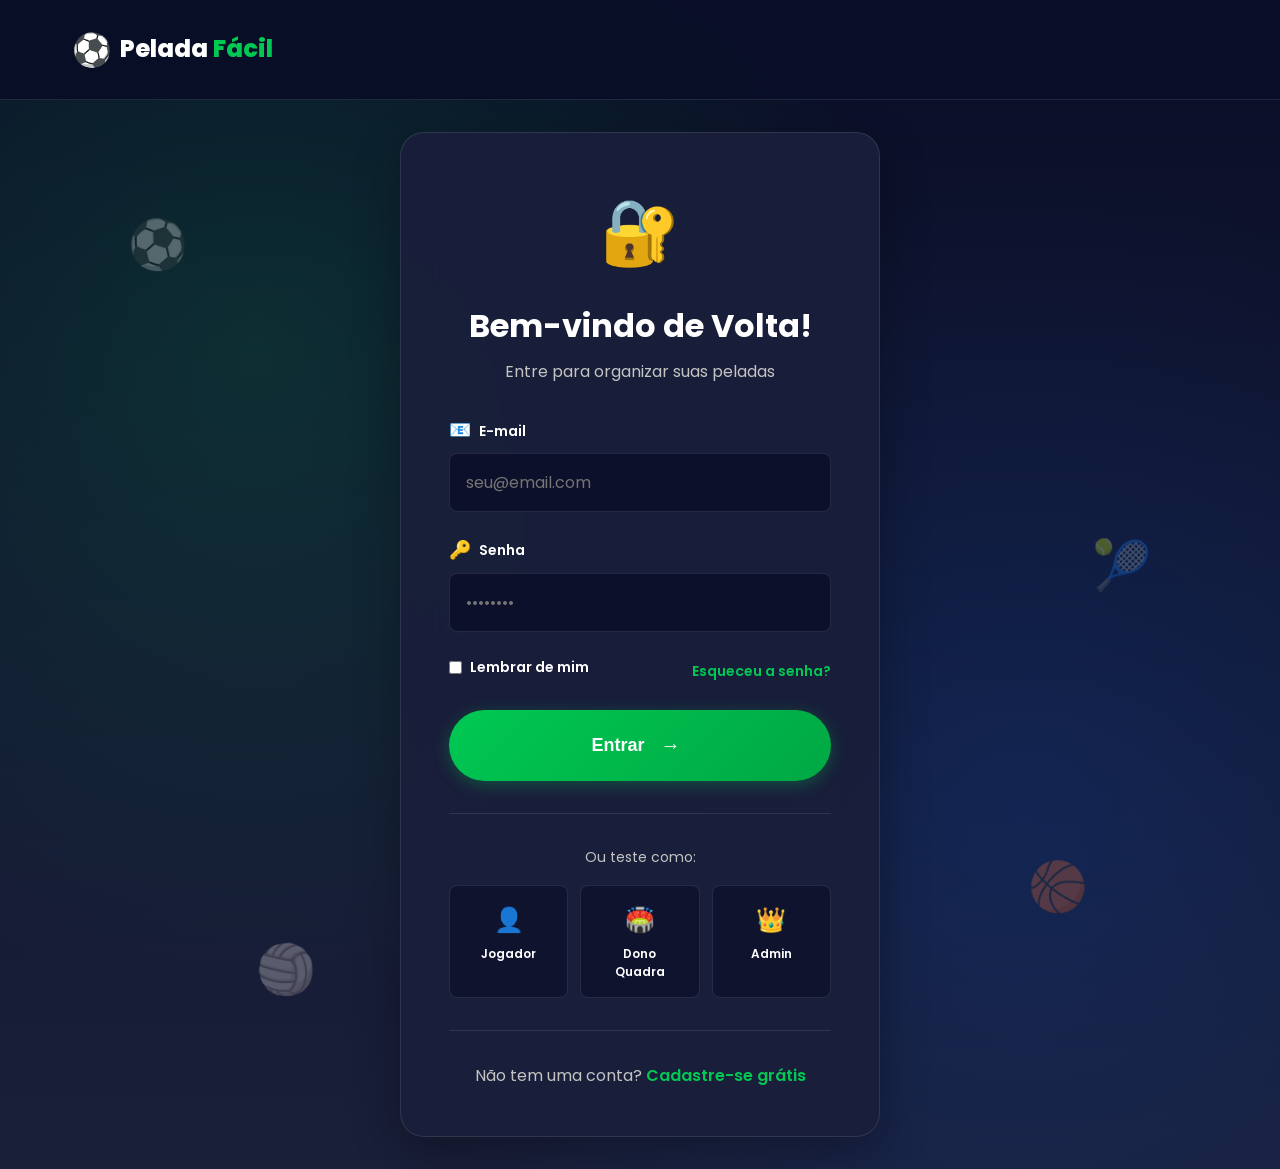
==== dashboard-admin.html @ 2ca3110d "feat: adiciona sistema completo de dashboards e autenticação Implementa sistema completo de gestão c" ====
<!DOCTYPE html>
<html lang="pt-BR">
<head>
    <meta charset="UTF-8">
    <meta name="viewport" content="width=device-width, initial-scale=1.0">
    <title>Admin - Pelada Fácil</title>
    <link rel="stylesheet" href="css/style.css">
    <link rel="stylesheet" href="css/dashboard.css">
    <link rel="preconnect" href="https://fonts.googleapis.com">
    <link rel="preconnect" href="https://fonts.gstatic.com" crossorigin>
    <link href="https://fonts.googleapis.com/css2?family=Poppins:wght@300;400;600;700;800&display=swap" rel="stylesheet">
</head>
<body class="dashboard-body">
    <!-- Sidebar -->
    <aside class="sidebar">
        <div class="sidebar__header">
            <div class="sidebar__logo">
                <span class="logo-icon">⚽</span>
                <span class="logo-text">Pelada <span class="logo-accent">Fácil</span></span>
            </div>
            <div class="sidebar__badge sidebar__badge--admin">Super Admin 👑</div>
        </div>

        <nav class="sidebar__nav">
            <a href="#" class="sidebar__link active">
                <span class="sidebar__icon">🏠</span>
                <span>Dashboard</span>
            </a>
            <a href="#" class="sidebar__link">
                <span class="sidebar__icon">✅</span>
                <span>Aprovações</span>
                <span class="sidebar__badge-small">12</span>
            </a>
            <a href="#" class="sidebar__link">
                <span class="sidebar__icon">🏟️</span>
                <span>Quadras</span>
            </a>
            <a href="#" class="sidebar__link">
                <span class="sidebar__icon">👥</span>
                <span>Usuários</span>
            </a>
            <a href="#" class="sidebar__link">
                <span class="sidebar__icon">🎮</span>
                <span>Partidas</span>
            </a>
            <a href="#" class="sidebar__link">
                <span class="sidebar__icon">💰</span>
                <span>Financeiro</span>
            </a>
            <a href="#" class="sidebar__link">
                <span class="sidebar__icon">📊</span>
                <span>Relatórios</span>
            </a>
            <a href="#" class="sidebar__link">
                <span class="sidebar__icon">🚨</span>
                <span>Denúncias</span>
                <span class="sidebar__badge-small">3</span>
            </a>
            <a href="#" class="sidebar__link">
                <span class="sidebar__icon">📢</span>
                <span>Notificações</span>
            </a>
            <a href="#" class="sidebar__link">
                <span class="sidebar__icon">⚙️</span>
                <span>Configurações</span>
            </a>
        </nav>

        <div class="sidebar__footer">
            <div class="sidebar__user">
                <div class="user-avatar">👑</div>
                <div class="user-info">
                    <div class="user-name">Admin Master</div>
                    <div class="user-rating">Acesso Total</div>
                </div>
            </div>
            <a href="index.html" class="sidebar__link sidebar__link--logout">
                <span class="sidebar__icon">🚪</span>
                <span>Sair</span>
            </a>
        </div>
    </aside>

    <!-- Main Content -->
    <main class="dashboard-main">
        <!-- Top Bar -->
        <header class="topbar">
            <div class="topbar__left">
                <button class="btn-menu-toggle" id="menuToggle">
                    <span></span>
                    <span></span>
                    <span></span>
                </button>
                <h1 class="topbar__title">Painel Administrativo 👑</h1>
            </div>
            <div class="topbar__right">
                <button class="topbar__btn">
                    <span class="topbar__icon">🔔</span>
                    <span class="topbar__badge">15</span>
                </button>
                <button class="topbar__btn">
                    <span class="topbar__icon">⚠️</span>
                    <span class="topbar__badge">3</span>
                </button>
            </div>
        </header>

        <!-- Dashboard Content -->
        <div class="dashboard-content">
            <!-- Stats Overview -->
            <div class="stats-grid stats-grid--four">
                <div class="stat-card stat-card--green">
                    <div class="stat-card__icon">👥</div>
                    <div class="stat-card__content">
                        <div class="stat-card__value">24.567</div>
                        <div class="stat-card__label">Usuários Ativos</div>
                        <div class="stat-card__trend stat-card__trend--up">↑ 1.234 este mês</div>
                    </div>
                </div>
                <div class="stat-card stat-card--blue">
                    <div class="stat-card__icon">🏟️</div>
                    <div class="stat-card__content">
                        <div class="stat-card__value">486</div>
                        <div class="stat-card__label">Quadras Cadastradas</div>
                        <div class="stat-card__trend stat-card__trend--up">↑ 28 este mês</div>
                    </div>
                </div>
                <div class="stat-card stat-card--orange">
                    <div class="stat-card__icon">⚽</div>
                    <div class="stat-card__content">
                        <div class="stat-card__value">1.892</div>
                        <div class="stat-card__label">Partidas (Mês)</div>
                        <div class="stat-card__trend stat-card__trend--up">↑ 15% vs anterior</div>
                    </div>
                </div>
                <div class="stat-card stat-card--purple">
                    <div class="stat-card__icon">💰</div>
                    <div class="stat-card__content">
                        <div class="stat-card__value">R$ 189K</div>
                        <div class="stat-card__label">Receita (Mês)</div>
                        <div class="stat-card__trend stat-card__trend--up">↑ R$ 24K vs anterior</div>
                    </div>
                </div>
            </div>

            <!-- Pending Approvals -->
            <section class="section-card section-card--alert">
                <div class="section-card__header">
                    <h2>⏳ Aguardando Aprovação (12)</h2>
                    <button class="btn btn--secondary btn--sm">Ver Todos</button>
                </div>
                <div class="approval-grid">
                    <!-- Court Approval 1 -->
                    <div class="approval-card">
                        <div class="approval-header">
                            <div class="approval-badge approval-badge--new">Nova Quadra</div>
                            <div class="approval-type">🏟️</div>
                        </div>
                        <div class="approval-content">
                            <h3>Arena Champions League</h3>
                            <p class="approval-location">📍 Moema, São Paulo - SP</p>
                            <div class="approval-info">
                                <span>👤 Roberto Silva</span>
                                <span>📅 Há 2 horas</span>
                            </div>
                            <div class="approval-features">
                                <span class="feature-tag">⚽ Futebol</span>
                                <span class="feature-tag">💡 Iluminação</span>
                                <span class="feature-tag">🚿 Vestiário</span>
                            </div>
                            <p class="approval-price">💰 R$ 180/hora</p>
                        </div>
                        <div class="approval-actions">
                            <button class="btn btn--success btn--sm">✓ Aprovar</button>
                            <button class="btn btn--secondary btn--sm">👁️ Detalhes</button>
                            <button class="btn btn--danger btn--sm">✗ Rejeitar</button>
                        </div>
                    </div>

                    <!-- Court Approval 2 -->
                    <div class="approval-card">
                        <div class="approval-header">
                            <div class="approval-badge approval-badge--new">Nova Quadra</div>
                            <div class="approval-type">🏐</div>
                        </div>
                        <div class="approval-content">
                            <h3>Beach Vôlei Paradise</h3>
                            <p class="approval-location">📍 Vila Olímpia, São Paulo - SP</p>
                            <div class="approval-info">
                                <span>👤 Ana Paula</span>
                                <span>📅 Há 5 horas</span>
                            </div>
                            <div class="approval-features">
                                <span class="feature-tag">🏐 Vôlei</span>
                                <span class="feature-tag">🏖️ Areia</span>
                                <span class="feature-tag">🌅 Vista</span>
                            </div>
                            <p class="approval-price">💰 R$ 120/hora</p>
                        </div>
                        <div class="approval-actions">
                            <button class="btn btn--success btn--sm">✓ Aprovar</button>
                            <button class="btn btn--secondary btn--sm">👁️ Detalhes</button>
                            <button class="btn btn--danger btn--sm">✗ Rejeitar</button>
                        </div>
                    </div>

                    <!-- Court Approval 3 -->
                    <div class="approval-card">
                        <div class="approval-header">
                            <div class="approval-badge approval-badge--update">Atualização</div>
                            <div class="approval-type">🎾</div>
                        </div>
                        <div class="approval-content">
                            <h3>Tennis Club Premium</h3>
                            <p class="approval-location">📍 Jardins, São Paulo - SP</p>
                            <div class="approval-info">
                                <span>👤 Carlos Mendes</span>
                                <span>📅 Há 1 dia</span>
                            </div>
                            <div class="approval-features">
                                <span class="feature-tag">🎾 Tênis</span>
                                <span class="feature-tag">🏓 Padel</span>
                                <span class="feature-tag">🌟 Premium</span>
                            </div>
                            <p class="approval-price">💰 R$ 250/hora</p>
                        </div>
                        <div class="approval-actions">
                            <button class="btn btn--success btn--sm">✓ Aprovar</button>
                            <button class="btn btn--secondary btn--sm">👁️ Detalhes</button>
                            <button class="btn btn--danger btn--sm">✗ Rejeitar</button>
                        </div>
                    </div>
                </div>
            </section>

            <!-- Recent Activity -->
            <div class="grid-2-columns">
                <section class="section-card">
                    <div class="section-card__header">
                        <h2>Atividade Recente 📊</h2>
                    </div>
                    <div class="activity-list">
                        <div class="activity-item">
                            <div class="activity-icon activity-icon--success">✓</div>
                            <div class="activity-content">
                                <p><strong>Arena Sport Center</strong> foi aprovada</p>
                                <span class="activity-time">Há 10 minutos</span>
                            </div>
                        </div>
                        <div class="activity-item">
                            <div class="activity-icon activity-icon--info">👤</div>
                            <div class="activity-content">
                                <p><strong>João Silva</strong> criou uma nova conta</p>
                                <span class="activity-time">Há 25 minutos</span>
                            </div>
                        </div>
                        <div class="activity-item">
                            <div class="activity-icon activity-icon--warning">⚠️</div>
                            <div class="activity-content">
                                <p><strong>Denúncia</strong> recebida sobre Quadra XYZ</p>
                                <span class="activity-time">Há 1 hora</span>
                            </div>
                        </div>
                        <div class="activity-item">
                            <div class="activity-icon activity-icon--success">💰</div>
                            <div class="activity-content">
                                <p><strong>Pagamento</strong> de R$ 150 processado</p>
                                <span class="activity-time">Há 2 horas</span>
                            </div>
                        </div>
                        <div class="activity-item">
                            <div class="activity-icon activity-icon--info">🏟️</div>
                            <div class="activity-content">
                                <p><strong>Beach Vôlei Paradise</strong> solicitou aprovação</p>
                                <span class="activity-time">Há 5 horas</span>
                            </div>
                        </div>
                    </div>
                </section>

                <section class="section-card">
                    <div class="section-card__header">
                        <h2>Denúncias Abertas 🚨</h2>
                    </div>
                    <div class="reports-list">
                        <div class="report-item report-item--high">
                            <div class="report-header">
                                <div class="report-priority">🔴 Alta</div>
                                <div class="report-time">Há 30min</div>
                            </div>
                            <h4>Quadra em péssimas condições</h4>
                            <p>📍 Arena Sport City • 👤 3 denúncias</p>
                            <button class="btn btn--sm btn--danger">Investigar</button>
                        </div>
                        <div class="report-item report-item--medium">
                            <div class="report-header">
                                <div class="report-priority">🟡 Média</div>
                                <div class="report-time">Há 2h</div>
                            </div>
                            <h4>Comportamento inadequado</h4>
                            <p>👤 Usuário: Carlos M. • 👤 1 denúncia</p>
                            <button class="btn btn--sm btn--warning">Analisar</button>
                        </div>
                        <div class="report-item report-item--low">
                            <div class="report-header">
                                <div class="report-priority">🟢 Baixa</div>
                                <div class="report-time">Há 1 dia</div>
                            </div>
                            <h4>Horário não respeitado</h4>
                            <p>📍 Quadra Municipal • 👤 1 denúncia</p>
                            <button class="btn btn--sm btn--secondary">Revisar</button>
                        </div>
                    </div>
                </section>
            </div>

            <!-- Courts Management -->
            <section class="section-card">
                <div class="section-card__header">
                    <h2>Quadras Mais Populares 🔥</h2>
                    <a href="#" class="btn btn--secondary btn--sm">Ver todas</a>
                </div>
                <div class="table-responsive">
                    <table class="data-table">
                        <thead>
                            <tr>
                                <th>Quadra</th>
                                <th>Localização</th>
                                <th>Reservas (Mês)</th>
                                <th>Receita</th>
                                <th>Avaliação</th>
                                <th>Status</th>
                                <th>Ações</th>
                            </tr>
                        </thead>
                        <tbody>
                            <tr>
                                <td>
                                    <div class="table-court">
                                        <div class="table-icon">🏟️</div>
                                        <div>
                                            <div class="table-name">Arena Sport Center</div>
                                            <div class="table-meta">⚽ Futebol/Futsal</div>
                                        </div>
                                    </div>
                                </td>
                                <td>Vila Mariana, SP</td>
                                <td>86 reservas</td>
                                <td>R$ 12.450</td>
                                <td>⭐ 4.9 (248)</td>
                                <td><span class="badge badge--success">✓ Ativa</span></td>
                                <td>
                                    <button class="btn-icon" title="Ver">👁️</button>
                                    <button class="btn-icon" title="Editar">✏️</button>
                                </td>
                            </tr>
                            <tr>
                                <td>
                                    <div class="table-court">
                                        <div class="table-icon">🏐</div>
                                        <div>
                                            <div class="table-name">Beach Vôlei Pro</div>
                                            <div class="table-meta">🏐 Vôlei</div>
                                        </div>
                                    </div>
                                </td>
                                <td>Pinheiros, SP</td>
                                <td>72 reservas</td>
                                <td>R$ 8.640</td>
                                <td>⭐ 4.7 (156)</td>
                                <td><span class="badge badge--success">✓ Ativa</span></td>
                                <td>
                                    <button class="btn-icon" title="Ver">👁️</button>
                                    <button class="btn-icon" title="Editar">✏️</button>
                                </td>
                            </tr>
                            <tr>
                                <td>
                                    <div class="table-court">
                                        <div class="table-icon">🏀</div>
                                        <div>
                                            <div class="table-name">Street Basketball</div>
                                            <div class="table-meta">🏀 Basquete</div>
                                        </div>
                                    </div>
                                </td>
                                <td>Mooca, SP</td>
                                <td>64 reservas</td>
                                <td>Gratuita</td>
                                <td>⭐ 4.6 (98)</td>
                                <td><span class="badge badge--success">✓ Ativa</span></td>
                                <td>
                                    <button class="btn-icon" title="Ver">👁️</button>
                                    <button class="btn-icon" title="Editar">✏️</button>
                                </td>
                            </tr>
                        </tbody>
                    </table>
                </div>
            </section>

            <!-- Users Management -->
            <section class="section-card">
                <div class="section-card__header">
                    <h2>Novos Usuários 👥</h2>
                    <a href="#" class="btn btn--secondary btn--sm">Gerenciar usuários</a>
                </div>
                <div class="users-grid">
                    <div class="user-card">
                        <div class="user-card__avatar">👤</div>
                        <div class="user-card__info">
                            <h4>João Silva</h4>
                            <p>joao@email.com</p>
                            <span class="badge badge--info">Jogador</span>
                        </div>
                        <div class="user-card__stats">
                            <div>⚽ 12 partidas</div>
                            <div>⭐ 4.8</div>
                        </div>
                        <div class="user-card__actions">
                            <button class="btn-icon" title="Ver perfil">👁️</button>
                            <button class="btn-icon" title="Mensagem">💬</button>
                            <button class="btn-icon" title="Bloquear">🚫</button>
                        </div>
                    </div>

                    <div class="user-card">
                        <div class="user-card__avatar">👩</div>
                        <div class="user-card__info">
                            <h4>Ana Paula</h4>
                            <p>ana@email.com</p>
                            <span class="badge badge--warning">Dono Quadra</span>
                        </div>
                        <div class="user-card__stats">
                            <div>🏟️ 1 quadra</div>
                            <div>⭐ 4.9</div>
                        </div>
                        <div class="user-card__actions">
                            <button class="btn-icon" title="Ver perfil">👁️</button>
                            <button class="btn-icon" title="Mensagem">💬</button>
                            <button class="btn-icon" title="Bloquear">🚫</button>
                        </div>
                    </div>

                    <div class="user-card">
                        <div class="user-card__avatar">🧔</div>
                        <div class="user-card__info">
                            <h4>Carlos Mendes</h4>
                            <p>carlos@email.com</p>
                            <span class="badge badge--info">Jogador</span>
                        </div>
                        <div class="user-card__stats">
                            <div>⚽ 8 partidas</div>
                            <div>⭐ 4.7</div>
                        </div>
                        <div class="user-card__actions">
                            <button class="btn-icon" title="Ver perfil">👁️</button>
                            <button class="btn-icon" title="Mensagem">💬</button>
                            <button class="btn-icon" title="Bloquear">🚫</button>
                        </div>
                    </div>

                    <div class="user-card">
                        <div class="user-card__avatar">👨</div>
                        <div class="user-card__info">
                            <h4>Roberto Lima</h4>
                            <p>roberto@email.com</p>
                            <span class="badge badge--success">Organizador</span>
                        </div>
                        <div class="user-card__stats">
                            <div>🏆 3 torneios</div>
                            <div>⭐ 5.0</div>
                        </div>
                        <div class="user-card__actions">
                            <button class="btn-icon" title="Ver perfil">👁️</button>
                            <button class="btn-icon" title="Mensagem">💬</button>
                            <button class="btn-icon" title="Bloquear">🚫</button>
                        </div>
                    </div>
                </div>
            </section>
        </div>
    </main>

    <script src="js/dashboard.js"></script>
</body>
</html>
---- css/style.css ----
/* ========================================
   PELADA FÁCIL - PROFESSIONAL SPORTS PLATFORM
   Inspired by GE/Globo Esporte Design System
   ======================================== */

/* === ROOT VARIABLES === */
:root {
    /* Colors - Sports Theme */
    --primary-green: #00c853;
    --primary-dark: #00a843;
    --primary-light: #5efc82;

    --accent-blue: #0066ff;
    --accent-orange: #ff6b00;
    --accent-yellow: #ffd600;
    --accent-red: #ff1744;

    /* Neutrals */
    --black: #0a0e27;
    --dark-grey: #1a1f3a;
    --grey: #2d3354;
    --light-grey: #c4c4c4;
    --white: #ffffff;
    --off-white: #f8f9fa;

    /* Gradients */
    --gradient-primary: linear-gradient(135deg, #00c853 0%, #00a843 100%);
    --gradient-accent: linear-gradient(135deg, #0066ff 0%, #00c853 100%);
    --gradient-dark: linear-gradient(180deg, #0a0e27 0%, #1a1f3a 100%);

    /* Typography */
    --font-primary: 'Poppins', -apple-system, BlinkMacSystemFont, 'Segoe UI', sans-serif;

    /* Spacing */
    --spacing-xs: 0.5rem;
    --spacing-sm: 1rem;
    --spacing-md: 2rem;
    --spacing-lg: 4rem;
    --spacing-xl: 6rem;

    /* Transitions */
    --transition-fast: 0.2s ease;
    --transition-normal: 0.3s ease;
    --transition-slow: 0.5s ease;

    /* Shadows */
    --shadow-sm: 0 2px 8px rgba(0, 0, 0, 0.1);
    --shadow-md: 0 4px 16px rgba(0, 0, 0, 0.15);
    --shadow-lg: 0 8px 32px rgba(0, 0, 0, 0.2);
    --shadow-xl: 0 16px 48px rgba(0, 0, 0, 0.3);

    /* Border Radius */
    --radius-sm: 8px;
    --radius-md: 16px;
    --radius-lg: 24px;
    --radius-full: 9999px;
}

/* === RESET & BASE === */
* {
    margin: 0;
    padding: 0;
    box-sizing: border-box;
}

html {
    scroll-behavior: smooth;
    font-size: 16px;
}

body {
    font-family: var(--font-primary);
    background-color: var(--black);
    color: var(--white);
    line-height: 1.6;
    overflow-x: hidden;
}

img {
    max-width: 100%;
    height: auto;
    display: block;
}

a {
    text-decoration: none;
    color: inherit;
    transition: var(--transition-fast);
}

ul {
    list-style: none;
}

/* === UTILITIES === */
.container {
    max-width: 1200px;
    margin: 0 auto;
    padding: 0 var(--spacing-md);
}

.text-gradient {
    background: var(--gradient-accent);
    -webkit-background-clip: text;
    -webkit-text-fill-color: transparent;
    background-clip: text;
}

.section {
    padding: var(--spacing-xl) 0;
}

.section--dark {
    background: var(--gradient-dark);
}

/* === HEADER/NAVIGATION === */
.header {
    position: fixed;
    top: 0;
    left: 0;
    width: 100%;
    z-index: 1000;
    background: rgba(10, 14, 39, 0.95);
    backdrop-filter: blur(10px);
    border-bottom: 1px solid rgba(255, 255, 255, 0.1);
}

.nav {
    display: flex;
    justify-content: space-between;
    align-items: center;
    padding: 1.2rem var(--spacing-md);
}

.nav__logo {
    display: flex;
    align-items: center;
    gap: 0.5rem;
    font-size: 1.5rem;
    font-weight: 800;
}

.logo-icon {
    font-size: 2rem;
    animation: rotate 10s linear infinite;
}

@keyframes rotate {
    from { transform: rotate(0deg); }
    to { transform: rotate(360deg); }
}

.logo-accent {
    color: var(--primary-green);
}

.nav__menu {
    display: flex;
    gap: var(--spacing-md);
    align-items: center;
}

.nav__link {
    font-weight: 500;
    padding: 0.5rem 1rem;
    border-radius: var(--radius-sm);
    transition: var(--transition-fast);
}

.nav__link:hover {
    color: var(--primary-green);
    background: rgba(0, 200, 83, 0.1);
}

.nav__link--cta {
    background: var(--gradient-primary);
    color: var(--white);
    padding: 0.75rem 1.5rem;
    border-radius: var(--radius-full);
    font-weight: 600;
}

.nav__link--cta:hover {
    transform: translateY(-2px);
    box-shadow: 0 4px 12px rgba(0, 200, 83, 0.4);
}

.nav__toggle {
    display: none;
    flex-direction: column;
    gap: 4px;
    cursor: pointer;
}

.nav__toggle span {
    width: 25px;
    height: 3px;
    background: var(--white);
    border-radius: 2px;
    transition: var(--transition-fast);
}

/* === HERO SECTION === */
.hero {
    min-height: 100vh;
    display: flex;
    align-items: center;
    padding-top: 80px;
    background:
        radial-gradient(circle at 20% 50%, rgba(0, 200, 83, 0.15) 0%, transparent 50%),
        radial-gradient(circle at 80% 80%, rgba(0, 102, 255, 0.15) 0%, transparent 50%),
        var(--gradient-dark);
    position: relative;
    overflow: hidden;
}

.hero::before {
    content: '';
    position: absolute;
    top: 0;
    left: 0;
    right: 0;
    bottom: 0;
    background:
        linear-gradient(90deg, rgba(0, 200, 83, 0.03) 1px, transparent 1px),
        linear-gradient(0deg, rgba(0, 200, 83, 0.03) 1px, transparent 1px);
    background-size: 50px 50px;
    opacity: 0.5;
}

.hero__container {
    display: grid;
    grid-template-columns: 1fr 1fr;
    gap: var(--spacing-lg);
    align-items: center;
    position: relative;
    z-index: 1;
}

.hero__content {
    animation: fadeInUp 0.8s ease;
}

@keyframes fadeInUp {
    from {
        opacity: 0;
        transform: translateY(30px);
    }
    to {
        opacity: 1;
        transform: translateY(0);
    }
}

.hero__badge {
    display: inline-flex;
    align-items: center;
    gap: 0.5rem;
    background: rgba(0, 200, 83, 0.1);
    border: 1px solid rgba(0, 200, 83, 0.3);
    padding: 0.5rem 1rem;
    border-radius: var(--radius-full);
    font-size: 0.875rem;
    font-weight: 500;
    margin-bottom: var(--spacing-md);
}

.badge-icon {
    font-size: 1.25rem;
    animation: pulse 2s ease-in-out infinite;
}

@keyframes pulse {
    0%, 100% { transform: scale(1); }
    50% { transform: scale(1.1); }
}

.hero__title {
    font-size: 3.5rem;
    font-weight: 800;
    line-height: 1.1;
    margin-bottom: var(--spacing-md);
}

.hero__description {
    font-size: 1.25rem;
    color: var(--light-grey);
    margin-bottom: var(--spacing-md);
    line-height: 1.8;
}

.hero__buttons {
    display: flex;
    gap: var(--spacing-sm);
    margin-bottom: var(--spacing-lg);
}

.btn {
    display: inline-flex;
    align-items: center;
    gap: 0.5rem;
    padding: 1rem 2rem;
    border-radius: var(--radius-full);
    font-weight: 600;
    font-size: 1rem;
    border: none;
    cursor: pointer;
    transition: var(--transition-normal);
}

.btn--primary {
    background: var(--gradient-primary);
    color: var(--white);
    box-shadow: 0 4px 16px rgba(0, 200, 83, 0.3);
}

.btn--primary:hover {
    transform: translateY(-3px);
    box-shadow: 0 8px 24px rgba(0, 200, 83, 0.4);
}

.btn--primary .btn-icon {
    transition: var(--transition-fast);
}

.btn--primary:hover .btn-icon {
    transform: translateX(4px);
}

.btn--secondary {
    background: transparent;
    color: var(--white);
    border: 2px solid rgba(255, 255, 255, 0.2);
}

.btn--secondary:hover {
    background: rgba(255, 255, 255, 0.1);
    border-color: var(--primary-green);
}

.btn--large {
    padding: 1.25rem 2.5rem;
    font-size: 1.125rem;
}

.btn--full {
    width: 100%;
    justify-content: center;
}

.hero__stats {
    display: flex;
    gap: var(--spacing-md);
    padding-top: var(--spacing-md);
    border-top: 1px solid rgba(255, 255, 255, 0.1);
}

.stat-item {
    display: flex;
    flex-direction: column;
}

.stat-number {
    font-size: 2rem;
    font-weight: 800;
    color: var(--primary-green);
}

.stat-label {
    font-size: 0.875rem;
    color: var(--light-grey);
}

/* Hero Visual */
.hero__image {
    position: relative;
    height: 600px;
    animation: fadeIn 1s ease 0.3s both;
}

@keyframes fadeIn {
    from { opacity: 0; }
    to { opacity: 1; }
}

.hero__card {
    position: absolute;
    background: rgba(26, 31, 58, 0.9);
    backdrop-filter: blur(10px);
    border: 1px solid rgba(255, 255, 255, 0.1);
    border-radius: var(--radius-md);
    padding: 1.5rem;
    display: flex;
    gap: 1rem;
    align-items: center;
    box-shadow: var(--shadow-lg);
    animation: float 3s ease-in-out infinite;
}

@keyframes float {
    0%, 100% { transform: translateY(0); }
    50% { transform: translateY(-20px); }
}

.hero__card--1 {
    top: 10%;
    left: 10%;
    animation-delay: 0s;
}

.hero__card--2 {
    top: 40%;
    right: 5%;
    animation-delay: 1s;
}

.hero__card--3 {
    bottom: 15%;
    left: 15%;
    animation-delay: 2s;
}

.card-icon {
    font-size: 2rem;
    flex-shrink: 0;
}

.card-content h4 {
    font-size: 1rem;
    margin-bottom: 0.25rem;
}

.card-content p {
    font-size: 0.875rem;
    color: var(--light-grey);
}

.hero__visual {
    position: absolute;
    top: 50%;
    left: 50%;
    transform: translate(-50%, -50%);
    width: 400px;
    height: 400px;
    z-index: -1;
}

.field-lines {
    width: 100%;
    height: 100%;
    border: 3px solid rgba(0, 200, 83, 0.2);
    border-radius: 50%;
    position: relative;
}

.field-lines::before,
.field-lines::after {
    content: '';
    position: absolute;
    background: rgba(0, 200, 83, 0.2);
}

.field-lines::before {
    width: 3px;
    height: 100%;
    left: 50%;
    transform: translateX(-50%);
}

.field-lines::after {
    width: 100%;
    height: 3px;
    top: 50%;
    transform: translateY(-50%);
}

.ball-animation {
    position: absolute;
    font-size: 3rem;
    animation: moveBall 5s ease-in-out infinite;
}

@keyframes moveBall {
    0%, 100% { top: 10%; left: 10%; }
    25% { top: 80%; left: 30%; }
    50% { top: 20%; left: 70%; }
    75% { top: 70%; left: 80%; }
}

/* === PROBLEM SECTION === */
.section__header {
    text-align: center;
    margin-bottom: var(--spacing-lg);
}

.section__badge {
    display: inline-block;
    background: rgba(0, 200, 83, 0.1);
    border: 1px solid rgba(0, 200, 83, 0.3);
    padding: 0.5rem 1.5rem;
    border-radius: var(--radius-full);
    font-size: 0.875rem;
    font-weight: 600;
    text-transform: uppercase;
    letter-spacing: 1px;
    margin-bottom: var(--spacing-sm);
}

.section__badge--light {
    background: rgba(255, 255, 255, 0.1);
    border-color: rgba(255, 255, 255, 0.2);
}

.section__title {
    font-size: 3rem;
    font-weight: 800;
    line-height: 1.2;
}

.problem__grid {
    display: grid;
    grid-template-columns: repeat(auto-fit, minmax(320px, 1fr));
    gap: var(--spacing-md);
}

.problem__card {
    background: rgba(26, 31, 58, 0.5);
    border: 1px solid rgba(255, 255, 255, 0.1);
    border-radius: var(--radius-lg);
    padding: var(--spacing-md);
    transition: var(--transition-normal);
}

.problem__card:hover {
    transform: translateY(-8px);
    border-color: var(--primary-green);
    box-shadow: var(--shadow-xl);
}

.problem__icon {
    font-size: 3rem;
    margin-bottom: var(--spacing-sm);
    display: inline-block;
    padding: 1rem;
    border-radius: var(--radius-md);
}

.problem__icon--red {
    background: rgba(255, 23, 68, 0.1);
}

.problem__icon--orange {
    background: rgba(255, 107, 0, 0.1);
}

.problem__icon--yellow {
    background: rgba(255, 214, 0, 0.1);
}

.problem__card h3 {
    font-size: 1.5rem;
    margin-bottom: var(--spacing-sm);
}

.problem__card p {
    color: var(--light-grey);
    margin-bottom: var(--spacing-sm);
    line-height: 1.8;
}

.problem__stat {
    display: inline-block;
    background: rgba(0, 200, 83, 0.1);
    padding: 0.5rem 1rem;
    border-radius: var(--radius-full);
    font-size: 0.875rem;
    font-weight: 600;
    color: var(--primary-green);
}

/* === SOLUTION SECTION === */
.solution__grid {
    display: flex;
    flex-direction: column;
    gap: var(--spacing-xl);
}

.solution__item {
    display: grid;
    grid-template-columns: auto 1fr 1fr;
    gap: var(--spacing-md);
    align-items: center;
}

.solution__item--reverse {
    grid-template-columns: auto 1fr 1fr;
}

.solution__item--reverse .solution__content {
    order: 2;
}

.solution__item--reverse .solution__visual {
    order: 1;
}

.solution__number {
    font-size: 5rem;
    font-weight: 800;
    background: var(--gradient-accent);
    -webkit-background-clip: text;
    -webkit-text-fill-color: transparent;
    background-clip: text;
    opacity: 0.3;
}

.solution__content h3 {
    font-size: 2rem;
    margin-bottom: var(--spacing-sm);
}

.solution__content p {
    color: var(--light-grey);
    margin-bottom: var(--spacing-md);
    line-height: 1.8;
}

.feature-list {
    display: flex;
    flex-direction: column;
    gap: 0.75rem;
}

.feature-list li {
    color: var(--light-grey);
    font-size: 1rem;
}

.solution__visual {
    display: flex;
    justify-content: center;
    align-items: center;
}

.mockup {
    background: rgba(10, 14, 39, 0.8);
    border: 2px solid rgba(0, 200, 83, 0.3);
    border-radius: var(--radius-lg);
    padding: 1.5rem;
    width: 100%;
    max-width: 350px;
    box-shadow: var(--shadow-xl);
}

.mockup__header {
    font-weight: 700;
    margin-bottom: 1rem;
    padding-bottom: 0.75rem;
    border-bottom: 1px solid rgba(255, 255, 255, 0.1);
    color: var(--primary-green);
}

.mockup__list {
    display: flex;
    flex-direction: column;
    gap: 0.75rem;
}

.player-item {
    background: rgba(26, 31, 58, 0.8);
    padding: 1rem;
    border-radius: var(--radius-sm);
    font-size: 0.875rem;
}

.stat-grid {
    display: grid;
    grid-template-columns: 1fr 1fr;
    gap: 0.75rem;
}

.stat-box {
    background: rgba(0, 200, 83, 0.1);
    padding: 1rem;
    border-radius: var(--radius-sm);
    text-align: center;
    font-weight: 600;
}

.bracket {
    display: flex;
    flex-direction: column;
    gap: 0.75rem;
}

.match {
    background: rgba(26, 31, 58, 0.8);
    padding: 1rem;
    border-radius: var(--radius-sm);
    border-left: 3px solid var(--primary-green);
    font-size: 0.875rem;
}

/* === DIFFERENTIALS SECTION === */
.differentials__grid {
    display: grid;
    grid-template-columns: repeat(auto-fit, minmax(280px, 1fr));
    gap: var(--spacing-md);
}

.diff-card {
    background: rgba(26, 31, 58, 0.5);
    border: 1px solid rgba(255, 255, 255, 0.1);
    border-radius: var(--radius-lg);
    padding: var(--spacing-md);
    text-align: center;
    transition: var(--transition-normal);
}

.diff-card:hover {
    transform: translateY(-8px);
    background: rgba(26, 31, 58, 0.8);
    border-color: var(--primary-green);
    box-shadow: var(--shadow-xl);
}

.diff-card__icon {
    font-size: 3.5rem;
    margin-bottom: var(--spacing-sm);
}

.diff-card h3 {
    font-size: 1.5rem;
    margin-bottom: var(--spacing-sm);
}

.diff-card p {
    color: var(--light-grey);
    line-height: 1.8;
}

/* === SPORTS SECTION === */
.sports__grid {
    display: grid;
    grid-template-columns: repeat(auto-fit, minmax(250px, 1fr));
    gap: var(--spacing-md);
}

.sport-card {
    background: rgba(26, 31, 58, 0.5);
    border: 2px solid rgba(255, 255, 255, 0.1);
    border-radius: var(--radius-lg);
    padding: var(--spacing-md);
    text-align: center;
    transition: var(--transition-normal);
    position: relative;
    overflow: hidden;
}

.sport-card::before {
    content: '';
    position: absolute;
    top: 0;
    left: 0;
    right: 0;
    height: 4px;
    background: var(--gradient-primary);
    transform: scaleX(0);
    transition: var(--transition-normal);
}

.sport-card:hover::before {
    transform: scaleX(1);
}

.sport-card:hover {
    transform: translateY(-8px) scale(1.02);
    border-color: var(--primary-green);
    box-shadow: var(--shadow-xl);
}

.sport-card__icon {
    font-size: 4rem;
    margin-bottom: var(--spacing-sm);
}

.sport-card h3 {
    font-size: 1.5rem;
    margin-bottom: 0.5rem;
}

.sport-card p {
    color: var(--light-grey);
    font-size: 0.875rem;
}

.sport-card__badge {
    display: inline-block;
    background: var(--gradient-primary);
    padding: 0.25rem 0.75rem;
    border-radius: var(--radius-full);
    font-size: 0.75rem;
    font-weight: 600;
    margin-top: 0.5rem;
}

/* === CTA SECTION === */
.cta {
    background:
        radial-gradient(circle at 30% 50%, rgba(0, 200, 83, 0.2) 0%, transparent 50%),
        radial-gradient(circle at 70% 50%, rgba(0, 102, 255, 0.2) 0%, transparent 50%),
        var(--gradient-dark);
}

.cta__container {
    display: grid;
    grid-template-columns: 1fr 1fr;
    gap: var(--spacing-lg);
    align-items: center;
}

.cta__title {
    font-size: 2.5rem;
    font-weight: 800;
    margin-bottom: var(--spacing-sm);
}

.cta__description {
    color: var(--light-grey);
    font-size: 1.125rem;
    margin-bottom: var(--spacing-md);
}

.cta__form {
    background: rgba(26, 31, 58, 0.5);
    border: 1px solid rgba(255, 255, 255, 0.1);
    border-radius: var(--radius-lg);
    padding: var(--spacing-md);
    display: flex;
    flex-direction: column;
    gap: var(--spacing-sm);
}

.form-group input,
.form-group select {
    width: 100%;
    padding: 1rem;
    background: rgba(10, 14, 39, 0.8);
    border: 1px solid rgba(255, 255, 255, 0.1);
    border-radius: var(--radius-sm);
    color: var(--white);
    font-family: var(--font-primary);
    font-size: 1rem;
    transition: var(--transition-fast);
}

.form-group input:focus,
.form-group select:focus {
    outline: none;
    border-color: var(--primary-green);
    box-shadow: 0 0 0 3px rgba(0, 200, 83, 0.1);
}

.cta__note {
    text-align: center;
    color: var(--light-grey);
    font-size: 0.875rem;
    margin-top: var(--spacing-sm);
}

.cta__stats {
    display: flex;
    flex-direction: column;
    gap: var(--spacing-sm);
}

.cta-stat-card {
    background: rgba(26, 31, 58, 0.5);
    border: 1px solid rgba(255, 255, 255, 0.1);
    border-radius: var(--radius-md);
    padding: var(--spacing-md);
    display: flex;
    gap: var(--spacing-sm);
    align-items: center;
}

.cta-stat-icon {
    font-size: 2.5rem;
    flex-shrink: 0;
}

.cta-stat-card h4 {
    font-size: 1.125rem;
    margin-bottom: 0.25rem;
}

.cta-stat-card p {
    color: var(--light-grey);
    font-size: 0.875rem;
}

/* === FOOTER === */
.footer {
    background: rgba(10, 14, 39, 0.95);
    border-top: 1px solid rgba(255, 255, 255, 0.1);
    padding: var(--spacing-lg) 0 var(--spacing-md);
}

.footer__grid {
    display: grid;
    grid-template-columns: 2fr 1fr 1fr 1fr;
    gap: var(--spacing-lg);
    margin-bottom: var(--spacing-lg);
}

.footer__logo {
    display: flex;
    align-items: center;
    gap: 0.5rem;
    font-size: 1.5rem;
    font-weight: 800;
    margin-bottom: var(--spacing-sm);
}

.footer__description {
    color: var(--light-grey);
    margin-bottom: var(--spacing-md);
    line-height: 1.8;
}

.footer__social {
    display: flex;
    gap: var(--spacing-sm);
}

.social-link {
    width: 40px;
    height: 40px;
    display: flex;
    align-items: center;
    justify-content: center;
    background: rgba(255, 255, 255, 0.05);
    border-radius: var(--radius-sm);
    font-size: 1.25rem;
    transition: var(--transition-fast);
}

.social-link:hover {
    background: var(--primary-green);
    transform: translateY(-3px);
}

.footer__links h4 {
    font-size: 1.125rem;
    margin-bottom: var(--spacing-sm);
    color: var(--primary-green);
}

.footer__links ul {
    display: flex;
    flex-direction: column;
    gap: 0.5rem;
}

.footer__links a {
    color: var(--light-grey);
    transition: var(--transition-fast);
}

.footer__links a:hover {
    color: var(--primary-green);
    padding-left: 0.5rem;
}

.footer__bottom {
    display: flex;
    justify-content: space-between;
    align-items: center;
    padding-top: var(--spacing-md);
    border-top: 1px solid rgba(255, 255, 255, 0.1);
    color: var(--light-grey);
    font-size: 0.875rem;
}

.footer__legal {
    display: flex;
    gap: var(--spacing-md);
}

.footer__legal a:hover {
    color: var(--primary-green);
}

/* === RESPONSIVE DESIGN === */

/* Tablets */
@media (max-width: 1024px) {
    .hero__container,
    .cta__container {
        grid-template-columns: 1fr;
        gap: var(--spacing-md);
    }

    .hero__image {
        height: 400px;
    }

    .hero__title {
        font-size: 2.5rem;
    }

    .section__title {
        font-size: 2.25rem;
    }

    .solution__item,
    .solution__item--reverse {
        grid-template-columns: 1fr;
    }

    .solution__number {
        font-size: 3rem;
    }

    .footer__grid {
        grid-template-columns: 1fr 1fr;
    }
}

/* Mobile */
@media (max-width: 768px) {
    :root {
        --spacing-lg: 3rem;
        --spacing-xl: 4rem;
    }

    .nav__menu {
        position: fixed;
        top: 70px;
        left: -100%;
        width: 100%;
        background: rgba(10, 14, 39, 0.98);
        backdrop-filter: blur(10px);
        flex-direction: column;
        padding: var(--spacing-md);
        transition: var(--transition-normal);
        border-bottom: 1px solid rgba(255, 255, 255, 0.1);
    }

    .nav__menu.active {
        left: 0;
    }

    .nav__toggle {
        display: flex;
    }

    .nav__toggle.active span:nth-child(1) {
        transform: rotate(45deg) translate(5px, 5px);
    }

    .nav__toggle.active span:nth-child(2) {
        opacity: 0;
    }

    .nav__toggle.active span:nth-child(3) {
        transform: rotate(-45deg) translate(7px, -6px);
    }

    .hero__title {
        font-size: 2rem;
    }

    .hero__description {
        font-size: 1rem;
    }

    .hero__buttons {
        flex-direction: column;
    }

    .hero__stats {
        flex-direction: column;
        gap: var(--spacing-sm);
    }

    .hero__image {
        height: 300px;
    }

    .hero__card {
        padding: 1rem;
        font-size: 0.875rem;
    }

    .section__title {
        font-size: 1.75rem;
    }

    .problem__grid,
    .differentials__grid,
    .sports__grid {
        grid-template-columns: 1fr;
    }

    .solution__content h3 {
        font-size: 1.5rem;
    }

    .cta__title {
        font-size: 1.75rem;
    }

    .footer__grid {
        grid-template-columns: 1fr;
    }

    .footer__bottom {
        flex-direction: column;
        gap: var(--spacing-sm);
        text-align: center;
    }
}

/* Small Mobile */
@media (max-width: 480px) {
    .container {
        padding: 0 var(--spacing-sm);
    }

    .hero__title {
        font-size: 1.75rem;
    }

    .btn--large {
        padding: 1rem 1.5rem;
        font-size: 1rem;
    }

    .section {
        padding: var(--spacing-md) 0;
    }
}

/* === ANIMATIONS === */
@keyframes slideInLeft {
    from {
        opacity: 0;
        transform: translateX(-50px);
    }
    to {
        opacity: 1;
        transform: translateX(0);
    }
}

@keyframes slideInRight {
    from {
        opacity: 0;
        transform: translateX(50px);
    }
    to {
        opacity: 1;
        transform: translateX(0);
    }
}

/* Scroll Reveal Animation */
.reveal {
    opacity: 0;
    transform: translateY(30px);
    transition: all 0.6s ease;
}

.reveal.active {
    opacity: 1;
    transform: translateY(0);
}

/* === PRINT STYLES === */
@media print {
    .header,
    .nav__toggle,
    .hero__buttons,
    .cta__form,
    .footer__social {
        display: none;
    }
}
---- css/dashboard.css ----
/* ========================================
   PELADA FÁCIL - DASHBOARD STYLES
   Professional & Fun Design
   ======================================== */

/* === LOGIN/AUTH PAGES === */
.login-page {
    min-height: 100vh;
    background:
        radial-gradient(circle at 20% 30%, rgba(0, 200, 83, 0.15) 0%, transparent 50%),
        radial-gradient(circle at 80% 70%, rgba(0, 102, 255, 0.15) 0%, transparent 50%),
        linear-gradient(180deg, #0a0e27 0%, #1a1f3a 100%);
    display: flex;
    flex-direction: column;
}

.header-simple {
    padding: 1.5rem 0;
    background: rgba(10, 14, 39, 0.95);
    backdrop-filter: blur(10px);
    border-bottom: 1px solid rgba(255, 255, 255, 0.1);
}

.auth-container {
    flex: 1;
    display: flex;
    align-items: center;
    justify-content: center;
    padding: 2rem;
    position: relative;
    overflow: hidden;
}

.auth-wrapper {
    width: 100%;
    max-width: 480px;
    position: relative;
    z-index: 10;
}

.auth-card {
    background: rgba(26, 31, 58, 0.95);
    backdrop-filter: blur(20px);
    border: 1px solid rgba(255, 255, 255, 0.1);
    border-radius: var(--radius-lg);
    padding: 3rem;
    box-shadow: var(--shadow-xl);
    animation: fadeInUp 0.6s ease;
}

.auth-card.hidden {
    display: none;
}

.auth-header {
    text-align: center;
    margin-bottom: 2rem;
}

.auth-icon {
    font-size: 4rem;
    margin-bottom: 1rem;
    animation: pulse 2s ease-in-out infinite;
}

.auth-header h2 {
    font-size: 2rem;
    margin-bottom: 0.5rem;
}

.auth-header p {
    color: var(--light-grey);
}

.auth-form .form-group {
    margin-bottom: 1.5rem;
}

.auth-form label {
    display: flex;
    align-items: center;
    gap: 0.5rem;
    margin-bottom: 0.5rem;
    font-weight: 600;
    font-size: 0.875rem;
}

.label-icon {
    font-size: 1.125rem;
}

.auth-form input,
.auth-form select {
    width: 100%;
    padding: 1rem;
    background: rgba(10, 14, 39, 0.8);
    border: 1px solid rgba(255, 255, 255, 0.1);
    border-radius: var(--radius-sm);
    color: var(--white);
    font-family: var(--font-primary);
    font-size: 1rem;
    transition: var(--transition-fast);
}

.auth-form input:focus,
.auth-form select:focus {
    outline: none;
    border-color: var(--primary-green);
    box-shadow: 0 0 0 3px rgba(0, 200, 83, 0.1);
}

.form-options {
    display: flex;
    justify-content: space-between;
    align-items: center;
    margin-bottom: 1.5rem;
    font-size: 0.875rem;
}

.checkbox-label {
    display: flex;
    align-items: center;
    gap: 0.5rem;
    cursor: pointer;
}

.checkbox-label input {
    width: auto;
}

.link-text {
    color: var(--primary-green);
    font-weight: 600;
    transition: var(--transition-fast);
}

.link-text:hover {
    color: var(--primary-light);
    text-decoration: underline;
}

.quick-login {
    margin-top: 2rem;
    padding-top: 2rem;
    border-top: 1px solid rgba(255, 255, 255, 0.1);
}

.quick-login__title {
    text-align: center;
    color: var(--light-grey);
    font-size: 0.875rem;
    margin-bottom: 1rem;
}

.quick-login__buttons {
    display: grid;
    grid-template-columns: repeat(3, 1fr);
    gap: 0.75rem;
}

.quick-btn {
    display: flex;
    flex-direction: column;
    align-items: center;
    gap: 0.5rem;
    padding: 1rem;
    background: rgba(10, 14, 39, 0.6);
    border: 1px solid rgba(255, 255, 255, 0.1);
    border-radius: var(--radius-sm);
    color: var(--white);
    font-family: var(--font-primary);
    font-size: 0.75rem;
    font-weight: 600;
    cursor: pointer;
    transition: var(--transition-fast);
}

.quick-btn:hover {
    background: rgba(0, 200, 83, 0.1);
    border-color: var(--primary-green);
    transform: translateY(-2px);
}

.quick-icon {
    font-size: 1.5rem;
}

.auth-footer {
    text-align: center;
    margin-top: 2rem;
    padding-top: 2rem;
    border-top: 1px solid rgba(255, 255, 255, 0.1);
    color: var(--light-grey);
}

/* Floating Balls Animation */
.auth-decoration {
    position: absolute;
    top: 0;
    left: 0;
    right: 0;
    bottom: 0;
    pointer-events: none;
    overflow: hidden;
}

.float-ball {
    position: absolute;
    font-size: 3rem;
    opacity: 0.3;
    animation: floatBall 20s ease-in-out infinite;
}

.ball-1 {
    top: 10%;
    left: 10%;
    animation-delay: 0s;
}

.ball-2 {
    top: 70%;
    right: 15%;
    animation-delay: 5s;
}

.ball-3 {
    bottom: 15%;
    left: 20%;
    animation-delay: 10s;
}

.ball-4 {
    top: 40%;
    right: 10%;
    animation-delay: 15s;
}

@keyframes floatBall {
    0%, 100% {
        transform: translate(0, 0) rotate(0deg);
    }
    25% {
        transform: translate(30px, -30px) rotate(90deg);
    }
    50% {
        transform: translate(-20px, 40px) rotate(180deg);
    }
    75% {
        transform: translate(40px, 20px) rotate(270deg);
    }
}

/* === DASHBOARD LAYOUT === */
.dashboard-body {
    display: flex;
    min-height: 100vh;
    background: #0f1419;
}

/* === SIDEBAR === */
.sidebar {
    width: 280px;
    background: rgba(26, 31, 58, 0.95);
    backdrop-filter: blur(20px);
    border-right: 1px solid rgba(255, 255, 255, 0.1);
    display: flex;
    flex-direction: column;
    position: fixed;
    height: 100vh;
    overflow-y: auto;
    z-index: 1000;
    transition: var(--transition-normal);
}

.sidebar::-webkit-scrollbar {
    width: 6px;
}

.sidebar::-webkit-scrollbar-thumb {
    background: rgba(0, 200, 83, 0.5);
    border-radius: 3px;
}

.sidebar__header {
    padding: 2rem 1.5rem;
    border-bottom: 1px solid rgba(255, 255, 255, 0.1);
}

.sidebar__logo {
    display: flex;
    align-items: center;
    gap: 0.5rem;
    font-size: 1.25rem;
    font-weight: 800;
}

.sidebar__badge {
    display: inline-block;
    background: rgba(0, 200, 83, 0.2);
    border: 1px solid var(--primary-green);
    padding: 0.25rem 0.75rem;
    border-radius: var(--radius-full);
    font-size: 0.75rem;
    font-weight: 600;
    margin-top: 0.75rem;
    text-align: center;
}

.sidebar__badge--admin {
    background: rgba(255, 215, 0, 0.2);
    border-color: #ffd700;
    color: #ffd700;
}

.sidebar__nav {
    flex: 1;
    padding: 1rem 0;
}

.sidebar__link {
    display: flex;
    align-items: center;
    gap: 0.75rem;
    padding: 0.875rem 1.5rem;
    color: var(--light-grey);
    font-weight: 500;
    transition: var(--transition-fast);
    position: relative;
}

.sidebar__link:hover {
    background: rgba(0, 200, 83, 0.1);
    color: var(--white);
}

.sidebar__link.active {
    background: rgba(0, 200, 83, 0.15);
    color: var(--primary-green);
    border-right: 3px solid var(--primary-green);
}

.sidebar__icon {
    font-size: 1.25rem;
    flex-shrink: 0;
}

.sidebar__badge-small {
    margin-left: auto;
    background: var(--accent-red);
    color: var(--white);
    font-size: 0.75rem;
    font-weight: 700;
    padding: 0.125rem 0.5rem;
    border-radius: var(--radius-full);
}

.sidebar__footer {
    padding: 1.5rem;
    border-top: 1px solid rgba(255, 255, 255, 0.1);
}

.sidebar__user {
    display: flex;
    align-items: center;
    gap: 1rem;
    margin-bottom: 1rem;
    padding: 0.75rem;
    background: rgba(0, 200, 83, 0.1);
    border-radius: var(--radius-sm);
}

.user-avatar {
    width: 48px;
    height: 48px;
    background: var(--gradient-primary);
    border-radius: 50%;
    display: flex;
    align-items: center;
    justify-content: center;
    font-size: 1.5rem;
    flex-shrink: 0;
}

.user-info {
    flex: 1;
    min-width: 0;
}

.user-name {
    font-weight: 700;
    white-space: nowrap;
    overflow: hidden;
    text-overflow: ellipsis;
}

.user-rating {
    font-size: 0.75rem;
    color: var(--light-grey);
}

.sidebar__link--logout {
    color: var(--accent-red);
}

.sidebar__link--logout:hover {
    background: rgba(255, 23, 68, 0.1);
}

/* === MAIN CONTENT === */
.dashboard-main {
    flex: 1;
    margin-left: 280px;
    display: flex;
    flex-direction: column;
}

/* === TOP BAR === */
.topbar {
    background: rgba(26, 31, 58, 0.95);
    backdrop-filter: blur(20px);
    border-bottom: 1px solid rgba(255, 255, 255, 0.1);
    padding: 1.5rem 2rem;
    display: flex;
    justify-content: space-between;
    align-items: center;
    position: sticky;
    top: 0;
    z-index: 100;
}

.topbar__left {
    display: flex;
    align-items: center;
    gap: 1rem;
}

.btn-menu-toggle {
    display: none;
    flex-direction: column;
    gap: 4px;
    background: none;
    border: none;
    cursor: pointer;
    padding: 0.5rem;
}

.btn-menu-toggle span {
    width: 24px;
    height: 3px;
    background: var(--white);
    border-radius: 2px;
    transition: var(--transition-fast);
}

.topbar__title {
    font-size: 1.5rem;
    font-weight: 700;
}

.topbar__right {
    display: flex;
    align-items: center;
    gap: 1rem;
}

.topbar__btn {
    position: relative;
    background: rgba(255, 255, 255, 0.05);
    border: 1px solid rgba(255, 255, 255, 0.1);
    border-radius: var(--radius-sm);
    padding: 0.75rem;
    color: var(--white);
    font-size: 1.25rem;
    cursor: pointer;
    transition: var(--transition-fast);
}

.topbar__btn:hover {
    background: rgba(0, 200, 83, 0.1);
    border-color: var(--primary-green);
}

.topbar__badge {
    position: absolute;
    top: -6px;
    right: -6px;
    background: var(--accent-red);
    color: var(--white);
    font-size: 0.625rem;
    font-weight: 700;
    padding: 0.125rem 0.375rem;
    border-radius: var(--radius-full);
    border: 2px solid rgba(26, 31, 58, 0.95);
}

/* === DASHBOARD CONTENT === */
.dashboard-content {
    flex: 1;
    padding: 2rem;
    overflow-y: auto;
}

/* === STATS CARDS === */
.stats-grid {
    display: grid;
    grid-template-columns: repeat(auto-fit, minmax(250px, 1fr));
    gap: 1.5rem;
    margin-bottom: 2rem;
}

.stats-grid--four {
    grid-template-columns: repeat(4, 1fr);
}

.stat-card {
    background: rgba(26, 31, 58, 0.8);
    border: 1px solid rgba(255, 255, 255, 0.1);
    border-radius: var(--radius-md);
    padding: 1.5rem;
    display: flex;
    gap: 1rem;
    align-items: center;
    transition: var(--transition-normal);
    position: relative;
    overflow: hidden;
}

.stat-card::before {
    content: '';
    position: absolute;
    top: 0;
    left: 0;
    width: 4px;
    height: 100%;
    background: var(--primary-green);
}

.stat-card--green::before {
    background: var(--primary-green);
}

.stat-card--blue::before {
    background: var(--accent-blue);
}

.stat-card--orange::before {
    background: var(--accent-orange);
}

.stat-card--purple::before {
    background: #9c27b0;
}

.stat-card:hover {
    transform: translateY(-4px);
    box-shadow: var(--shadow-lg);
    border-color: var(--primary-green);
}

.stat-card__icon {
    font-size: 2.5rem;
    flex-shrink: 0;
}

.stat-card__content {
    flex: 1;
}

.stat-card__value {
    font-size: 2rem;
    font-weight: 800;
    line-height: 1;
    margin-bottom: 0.25rem;
}

.stat-card__label {
    color: var(--light-grey);
    font-size: 0.875rem;
}

.stat-card__trend {
    font-size: 0.75rem;
    color: var(--light-grey);
    margin-top: 0.25rem;
}

.stat-card__trend--up {
    color: var(--primary-green);
}

/* === SECTION CARDS === */
.section-card {
    background: rgba(26, 31, 58, 0.8);
    border: 1px solid rgba(255, 255, 255, 0.1);
    border-radius: var(--radius-lg);
    padding: 2rem;
    margin-bottom: 2rem;
}

.section-card--alert {
    border-color: var(--accent-orange);
    background: rgba(255, 107, 0, 0.05);
}

.section-card__header {
    display: flex;
    justify-content: space-between;
    align-items: center;
    margin-bottom: 1.5rem;
}

.section-card__header h2 {
    font-size: 1.5rem;
    font-weight: 700;
}

.section-card__footer {
    margin-top: 1.5rem;
    text-align: center;
}

/* === MATCHES === */
.matches-grid {
    display: grid;
    grid-template-columns: repeat(auto-fill, minmax(320px, 1fr));
    gap: 1.5rem;
}

.match-card {
    background: rgba(10, 14, 39, 0.8);
    border: 1px solid rgba(255, 255, 255, 0.1);
    border-radius: var(--radius-md);
    padding: 1.5rem;
    display: grid;
    grid-template-columns: auto 1fr;
    gap: 1rem;
    position: relative;
    transition: var(--transition-normal);
}

.match-card:hover {
    transform: translateY(-4px);
    border-color: var(--primary-green);
    box-shadow: var(--shadow-md);
}

.match-card__badge {
    position: absolute;
    top: 1rem;
    right: 1rem;
    padding: 0.25rem 0.75rem;
    border-radius: var(--radius-full);
    font-size: 0.75rem;
    font-weight: 600;
}

.match-card__badge--confirmed {
    background: rgba(0, 200, 83, 0.2);
    color: var(--primary-green);
}

.match-card__badge--pending {
    background: rgba(255, 214, 0, 0.2);
    color: var(--accent-yellow);
}

.match-card__date {
    background: var(--gradient-primary);
    border-radius: var(--radius-sm);
    padding: 1rem;
    text-align: center;
    width: 70px;
    height: 70px;
    display: flex;
    flex-direction: column;
    justify-content: center;
}

.date-day {
    font-size: 1.75rem;
    font-weight: 800;
    line-height: 1;
}

.date-month {
    font-size: 0.75rem;
    font-weight: 600;
    text-transform: uppercase;
}

.match-card__info {
    grid-column: 1 / -1;
}

.match-card__info h3 {
    font-size: 1.125rem;
    margin-bottom: 0.5rem;
}

.match-card__info p {
    font-size: 0.875rem;
    color: var(--light-grey);
    margin-bottom: 0.25rem;
}

.match-card__actions {
    grid-column: 1 / -1;
    margin-top: 0.5rem;
}

/* === COURTS === */
.filter-tabs {
    display: flex;
    gap: 0.5rem;
}

.filter-tab {
    padding: 0.5rem 1rem;
    background: transparent;
    border: 1px solid rgba(255, 255, 255, 0.1);
    border-radius: var(--radius-full);
    color: var(--light-grey);
    font-family: var(--font-primary);
    font-size: 0.875rem;
    font-weight: 600;
    cursor: pointer;
    transition: var(--transition-fast);
}

.filter-tab:hover {
    background: rgba(255, 255, 255, 0.05);
}

.filter-tab.active {
    background: var(--primary-green);
    color: var(--white);
    border-color: var(--primary-green);
}

.courts-grid {
    display: grid;
    grid-template-columns: repeat(auto-fill, minmax(300px, 1fr));
    gap: 1.5rem;
}

.court-card {
    background: rgba(10, 14, 39, 0.8);
    border: 1px solid rgba(255, 255, 255, 0.1);
    border-radius: var(--radius-md);
    overflow: hidden;
    transition: var(--transition-normal);
}

.court-card:hover {
    transform: translateY(-6px);
    border-color: var(--primary-green);
    box-shadow: var(--shadow-lg);
}

.court-card__image {
    height: 180px;
    background: rgba(0, 200, 83, 0.1);
    display: flex;
    align-items: center;
    justify-content: center;
    position: relative;
}

.court-placeholder {
    font-size: 4rem;
}

.court-card__badge {
    position: absolute;
    top: 1rem;
    right: 1rem;
    background: var(--accent-orange);
    color: var(--white);
    padding: 0.375rem 0.75rem;
    border-radius: var(--radius-full);
    font-size: 0.75rem;
    font-weight: 600;
}

.court-card__badge--featured {
    background: var(--gradient-primary);
}

.court-card__content {
    padding: 1.5rem;
}

.court-card__header {
    display: flex;
    justify-content: space-between;
    align-items: start;
    margin-bottom: 0.5rem;
}

.court-card__header h3 {
    font-size: 1.125rem;
}

.court-rating {
    font-size: 0.875rem;
    white-space: nowrap;
}

.court-location {
    color: var(--light-grey);
    font-size: 0.875rem;
    margin-bottom: 1rem;
}

.court-features {
    display: flex;
    flex-wrap: wrap;
    gap: 0.5rem;
    margin-bottom: 1rem;
}

.feature-tag {
    background: rgba(0, 200, 83, 0.1);
    border: 1px solid rgba(0, 200, 83, 0.3);
    padding: 0.25rem 0.75rem;
    border-radius: var(--radius-full);
    font-size: 0.75rem;
    font-weight: 600;
}

.court-info {
    display: flex;
    justify-content: space-between;
    padding: 1rem 0;
    border-top: 1px solid rgba(255, 255, 255, 0.1);
    border-bottom: 1px solid rgba(255, 255, 255, 0.1);
    margin-bottom: 1rem;
}

.info-item {
    display: flex;
    align-items: center;
    gap: 0.5rem;
    font-size: 0.875rem;
}

.info-icon {
    font-size: 1.125rem;
}

.court-card__actions {
    display: flex;
    gap: 0.5rem;
}

/* === PLAYERS === */
.players-grid {
    display: grid;
    grid-template-columns: repeat(auto-fill, minmax(250px, 1fr));
    gap: 1rem;
}

.player-card {
    background: rgba(10, 14, 39, 0.8);
    border: 1px solid rgba(255, 255, 255, 0.1);
    border-radius: var(--radius-md);
    padding: 1rem;
    display: flex;
    align-items: center;
    gap: 1rem;
    transition: var(--transition-fast);
}

.player-card:hover {
    border-color: var(--primary-green);
    transform: translateX(4px);
}

.player-avatar {
    width: 56px;
    height: 56px;
    background: var(--gradient-primary);
    border-radius: 50%;
    display: flex;
    align-items: center;
    justify-content: center;
    font-size: 1.75rem;
    flex-shrink: 0;
}

.player-info {
    flex: 1;
    min-width: 0;
}

.player-info h4 {
    font-size: 1rem;
    margin-bottom: 0.25rem;
}

.player-rating {
    font-size: 0.75rem;
    color: var(--light-grey);
    margin-bottom: 0.25rem;
}

.player-location {
    font-size: 0.75rem;
    color: var(--light-grey);
}

/* === QUICK ACTIONS === */
.quick-actions-grid {
    display: grid;
    grid-template-columns: repeat(auto-fit, minmax(160px, 1fr));
    gap: 1rem;
}

.quick-action-btn {
    display: flex;
    flex-direction: column;
    align-items: center;
    gap: 0.75rem;
    padding: 1.5rem 1rem;
    background: rgba(10, 14, 39, 0.8);
    border: 1px solid rgba(255, 255, 255, 0.1);
    border-radius: var(--radius-md);
    color: var(--white);
    font-family: var(--font-primary);
    font-size: 0.875rem;
    font-weight: 600;
    cursor: pointer;
    transition: var(--transition-fast);
}

.quick-action-btn:hover {
    background: rgba(0, 200, 83, 0.1);
    border-color: var(--primary-green);
    transform: translateY(-4px);
}

.quick-action-icon {
    font-size: 2rem;
}

/* === SCHEDULE === */
.date-selector {
    display: flex;
    align-items: center;
    gap: 1rem;
    background: rgba(10, 14, 39, 0.8);
    padding: 0.5rem 1rem;
    border-radius: var(--radius-sm);
}

.btn-icon {
    background: transparent;
    border: none;
    color: var(--white);
    font-size: 1.25rem;
    cursor: pointer;
    padding: 0.25rem 0.5rem;
    transition: var(--transition-fast);
}

.btn-icon:hover {
    color: var(--primary-green);
}

.current-date {
    font-weight: 600;
}

.schedule-grid {
    display: flex;
    flex-direction: column;
    gap: 1rem;
}

.schedule-item {
    background: rgba(10, 14, 39, 0.8);
    border: 1px solid rgba(255, 255, 255, 0.1);
    border-left: 4px solid;
    border-radius: var(--radius-sm);
    padding: 1.25rem;
    display: grid;
    grid-template-columns: 120px 1fr auto;
    gap: 1.5rem;
    align-items: center;
    transition: var(--transition-fast);
}

.schedule-item:hover {
    border-color: var(--primary-green);
    transform: translateX(4px);
}

.schedule-item--booked {
    border-left-color: var(--primary-green);
}

.schedule-item--available {
    border-left-color: var(--accent-blue);
}

.schedule-item--pending {
    border-left-color: var(--accent-yellow);
}

.schedule-item--blocked {
    border-left-color: var(--accent-red);
    opacity: 0.7;
}

.schedule-time {
    font-weight: 700;
    font-size: 1.125rem;
}

.schedule-info h4 {
    font-size: 1rem;
    margin-bottom: 0.25rem;
}

.schedule-info p {
    font-size: 0.875rem;
    color: var(--light-grey);
}

.schedule-actions {
    display: flex;
    gap: 0.5rem;
}

/* === TABLES === */
.table-responsive {
    overflow-x: auto;
}

.data-table {
    width: 100%;
    border-collapse: collapse;
    font-size: 0.875rem;
}

.data-table thead {
    background: rgba(0, 200, 83, 0.1);
}

.data-table th {
    text-align: left;
    padding: 1rem;
    font-weight: 700;
    text-transform: uppercase;
    font-size: 0.75rem;
    letter-spacing: 0.5px;
    color: var(--light-grey);
}

.data-table td {
    padding: 1rem;
    border-bottom: 1px solid rgba(255, 255, 255, 0.05);
}

.data-table tbody tr {
    transition: var(--transition-fast);
}

.data-table tbody tr:hover {
    background: rgba(0, 200, 83, 0.05);
}

.table-user {
    display: flex;
    align-items: center;
    gap: 0.75rem;
}

.table-avatar {
    width: 40px;
    height: 40px;
    background: var(--gradient-primary);
    border-radius: 50%;
    display: flex;
    align-items: center;
    justify-content: center;
    font-size: 1.25rem;
    flex-shrink: 0;
}

.table-name {
    font-weight: 600;
}

.table-email {
    font-size: 0.75rem;
    color: var(--light-grey);
}

.table-court {
    display: flex;
    align-items: center;
    gap: 0.75rem;
}

.table-icon {
    font-size: 1.5rem;
}

.table-meta {
    font-size: 0.75rem;
    color: var(--light-grey);
}

/* === BADGES === */
.badge {
    display: inline-flex;
    align-items: center;
    gap: 0.25rem;
    padding: 0.25rem 0.75rem;
    border-radius: var(--radius-full);
    font-size: 0.75rem;
    font-weight: 600;
}

.badge--success {
    background: rgba(0, 200, 83, 0.2);
    color: var(--primary-green);
}

.badge--warning {
    background: rgba(255, 214, 0, 0.2);
    color: var(--accent-yellow);
}

.badge--danger {
    background: rgba(255, 23, 68, 0.2);
    color: var(--accent-red);
}

.badge--info {
    background: rgba(0, 102, 255, 0.2);
    color: var(--accent-blue);
}

.badge--sport {
    background: rgba(0, 200, 83, 0.1);
    border: 1px solid rgba(0, 200, 83, 0.3);
}

/* === BUTTONS === */
.btn--sm {
    padding: 0.5rem 1rem;
    font-size: 0.875rem;
}

.btn--success {
    background: var(--primary-green);
    color: var(--white);
}

.btn--success:hover {
    background: var(--primary-dark);
}

.btn--warning {
    background: var(--accent-yellow);
    color: var(--black);
}

.btn--warning:hover {
    background: #e6c200;
}

.btn--danger {
    background: var(--accent-red);
    color: var(--white);
}

.btn--danger:hover {
    background: #e01535;
}

/* === APPROVALS === */
.approval-grid {
    display: grid;
    grid-template-columns: repeat(auto-fill, minmax(320px, 1fr));
    gap: 1.5rem;
}

.approval-card {
    background: rgba(10, 14, 39, 0.8);
    border: 1px solid rgba(255, 255, 255, 0.1);
    border-radius: var(--radius-md);
    padding: 1.5rem;
    transition: var(--transition-normal);
}

.approval-card:hover {
    transform: translateY(-4px);
    border-color: var(--accent-orange);
    box-shadow: var(--shadow-md);
}

.approval-header {
    display: flex;
    justify-content: space-between;
    align-items: center;
    margin-bottom: 1rem;
}

.approval-badge {
    padding: 0.25rem 0.75rem;
    border-radius: var(--radius-full);
    font-size: 0.75rem;
    font-weight: 600;
}

.approval-badge--new {
    background: rgba(0, 200, 83, 0.2);
    color: var(--primary-green);
}

.approval-badge--update {
    background: rgba(0, 102, 255, 0.2);
    color: var(--accent-blue);
}

.approval-type {
    font-size: 2rem;
}

.approval-content h3 {
    font-size: 1.125rem;
    margin-bottom: 0.5rem;
}

.approval-location {
    color: var(--light-grey);
    font-size: 0.875rem;
    margin-bottom: 0.75rem;
}

.approval-info {
    display: flex;
    gap: 1rem;
    font-size: 0.75rem;
    color: var(--light-grey);
    margin-bottom: 0.75rem;
}

.approval-features {
    display: flex;
    flex-wrap: wrap;
    gap: 0.5rem;
    margin-bottom: 0.75rem;
}

.approval-price {
    font-weight: 700;
    font-size: 1rem;
    color: var(--primary-green);
    margin-bottom: 1rem;
}

.approval-actions {
    display: flex;
    gap: 0.5rem;
}

/* === ACTIVITY === */
.grid-2-columns {
    display: grid;
    grid-template-columns: repeat(2, 1fr);
    gap: 2rem;
}

.activity-list {
    display: flex;
    flex-direction: column;
    gap: 1rem;
}

.activity-item {
    display: flex;
    gap: 1rem;
    padding: 1rem;
    background: rgba(10, 14, 39, 0.6);
    border-radius: var(--radius-sm);
    transition: var(--transition-fast);
}

.activity-item:hover {
    background: rgba(10, 14, 39, 0.8);
}

.activity-icon {
    width: 40px;
    height: 40px;
    border-radius: 50%;
    display: flex;
    align-items: center;
    justify-content: center;
    font-size: 1.125rem;
    flex-shrink: 0;
}

.activity-icon--success {
    background: rgba(0, 200, 83, 0.2);
}

.activity-icon--info {
    background: rgba(0, 102, 255, 0.2);
}

.activity-icon--warning {
    background: rgba(255, 214, 0, 0.2);
}

.activity-content p {
    font-size: 0.875rem;
    margin-bottom: 0.25rem;
}

.activity-time {
    font-size: 0.75rem;
    color: var(--light-grey);
}

/* === REPORTS === */
.reports-list {
    display: flex;
    flex-direction: column;
    gap: 1rem;
}

.report-item {
    background: rgba(10, 14, 39, 0.6);
    border-left: 4px solid;
    border-radius: var(--radius-sm);
    padding: 1rem;
    transition: var(--transition-fast);
}

.report-item:hover {
    background: rgba(10, 14, 39, 0.8);
}

.report-item--high {
    border-left-color: var(--accent-red);
}

.report-item--medium {
    border-left-color: var(--accent-yellow);
}

.report-item--low {
    border-left-color: var(--accent-blue);
}

.report-header {
    display: flex;
    justify-content: space-between;
    align-items: center;
    margin-bottom: 0.5rem;
}

.report-priority {
    font-size: 0.75rem;
    font-weight: 700;
}

.report-time {
    font-size: 0.75rem;
    color: var(--light-grey);
}

.report-item h4 {
    font-size: 0.875rem;
    margin-bottom: 0.5rem;
}

.report-item p {
    font-size: 0.75rem;
    color: var(--light-grey);
    margin-bottom: 0.75rem;
}

/* === REVIEWS === */
.reviews-grid {
    display: flex;
    flex-direction: column;
    gap: 1rem;
}

.review-card {
    background: rgba(10, 14, 39, 0.8);
    border: 1px solid rgba(255, 255, 255, 0.1);
    border-radius: var(--radius-md);
    padding: 1.5rem;
}

.review-header {
    display: flex;
    justify-content: space-between;
    align-items: center;
    margin-bottom: 1rem;
}

.review-user {
    display: flex;
    align-items: center;
    gap: 0.75rem;
}

.review-avatar {
    width: 48px;
    height: 48px;
    background: var(--gradient-primary);
    border-radius: 50%;
    display: flex;
    align-items: center;
    justify-content: center;
    font-size: 1.5rem;
}

.review-name {
    font-weight: 700;
}

.review-date {
    font-size: 0.75rem;
    color: var(--light-grey);
}

.review-rating {
    font-size: 1rem;
}

.review-text {
    color: var(--light-grey);
    line-height: 1.6;
}

/* === USERS === */
.users-grid {
    display: grid;
    grid-template-columns: repeat(auto-fill, minmax(280px, 1fr));
    gap: 1rem;
}

.user-card {
    background: rgba(10, 14, 39, 0.8);
    border: 1px solid rgba(255, 255, 255, 0.1);
    border-radius: var(--radius-md);
    padding: 1.5rem;
    display: flex;
    flex-direction: column;
    align-items: center;
    text-align: center;
    transition: var(--transition-fast);
}

.user-card:hover {
    border-color: var(--primary-green);
    transform: translateY(-4px);
}

.user-card__avatar {
    width: 64px;
    height: 64px;
    background: var(--gradient-primary);
    border-radius: 50%;
    display: flex;
    align-items: center;
    justify-content: center;
    font-size: 2rem;
    margin-bottom: 1rem;
}

.user-card__info h4 {
    margin-bottom: 0.25rem;
}

.user-card__info p {
    font-size: 0.75rem;
    color: var(--light-grey);
    margin-bottom: 0.5rem;
}

.user-card__stats {
    display: flex;
    gap: 1rem;
    font-size: 0.75rem;
    color: var(--light-grey);
    margin: 1rem 0;
}

.user-card__actions {
    display: flex;
    gap: 0.5rem;
}

/* === RESPONSIVE === */
@media (max-width: 1200px) {
    .stats-grid--four {
        grid-template-columns: repeat(2, 1fr);
    }

    .grid-2-columns {
        grid-template-columns: 1fr;
    }
}

@media (max-width: 1024px) {
    .sidebar {
        transform: translateX(-100%);
    }

    .sidebar.active {
        transform: translateX(0);
    }

    .dashboard-main {
        margin-left: 0;
    }

    .btn-menu-toggle {
        display: flex;
    }

    .stats-grid {
        grid-template-columns: repeat(2, 1fr);
    }
}

@media (max-width: 768px) {
    .topbar {
        padding: 1rem;
    }

    .topbar__title {
        font-size: 1.125rem;
    }

    .dashboard-content {
        padding: 1rem;
    }

    .stats-grid,
    .stats-grid--four {
        grid-template-columns: 1fr;
    }

    .section-card {
        padding: 1.5rem;
    }

    .section-card__header {
        flex-direction: column;
        align-items: flex-start;
        gap: 1rem;
    }

    .matches-grid,
    .courts-grid,
    .approval-grid {
        grid-template-columns: 1fr;
    }

    .schedule-item {
        grid-template-columns: 1fr;
        gap: 1rem;
    }

    .schedule-actions {
        flex-direction: column;
    }

    .data-table {
        font-size: 0.75rem;
    }

    .data-table th,
    .data-table td {
        padding: 0.75rem 0.5rem;
    }

    .auth-card {
        padding: 2rem 1.5rem;
    }

    .quick-login__buttons {
        grid-template-columns: 1fr;
    }
}

@media (max-width: 480px) {
    .auth-wrapper {
        padding: 0;
    }

    .auth-card {
        border-radius: 0;
        min-height: 100vh;
    }

    .players-grid {
        grid-template-columns: 1fr;
    }

    .quick-actions-grid {
        grid-template-columns: repeat(2, 1fr);
    }
}

/* === ANIMATIONS === */
@keyframes slideInFromLeft {
    from {
        opacity: 0;
        transform: translateX(-30px);
    }
    to {
        opacity: 1;
        transform: translateX(0);
    }
}

.sidebar__link,
.stat-card,
.section-card {
    animation: slideInFromLeft 0.4s ease;
}
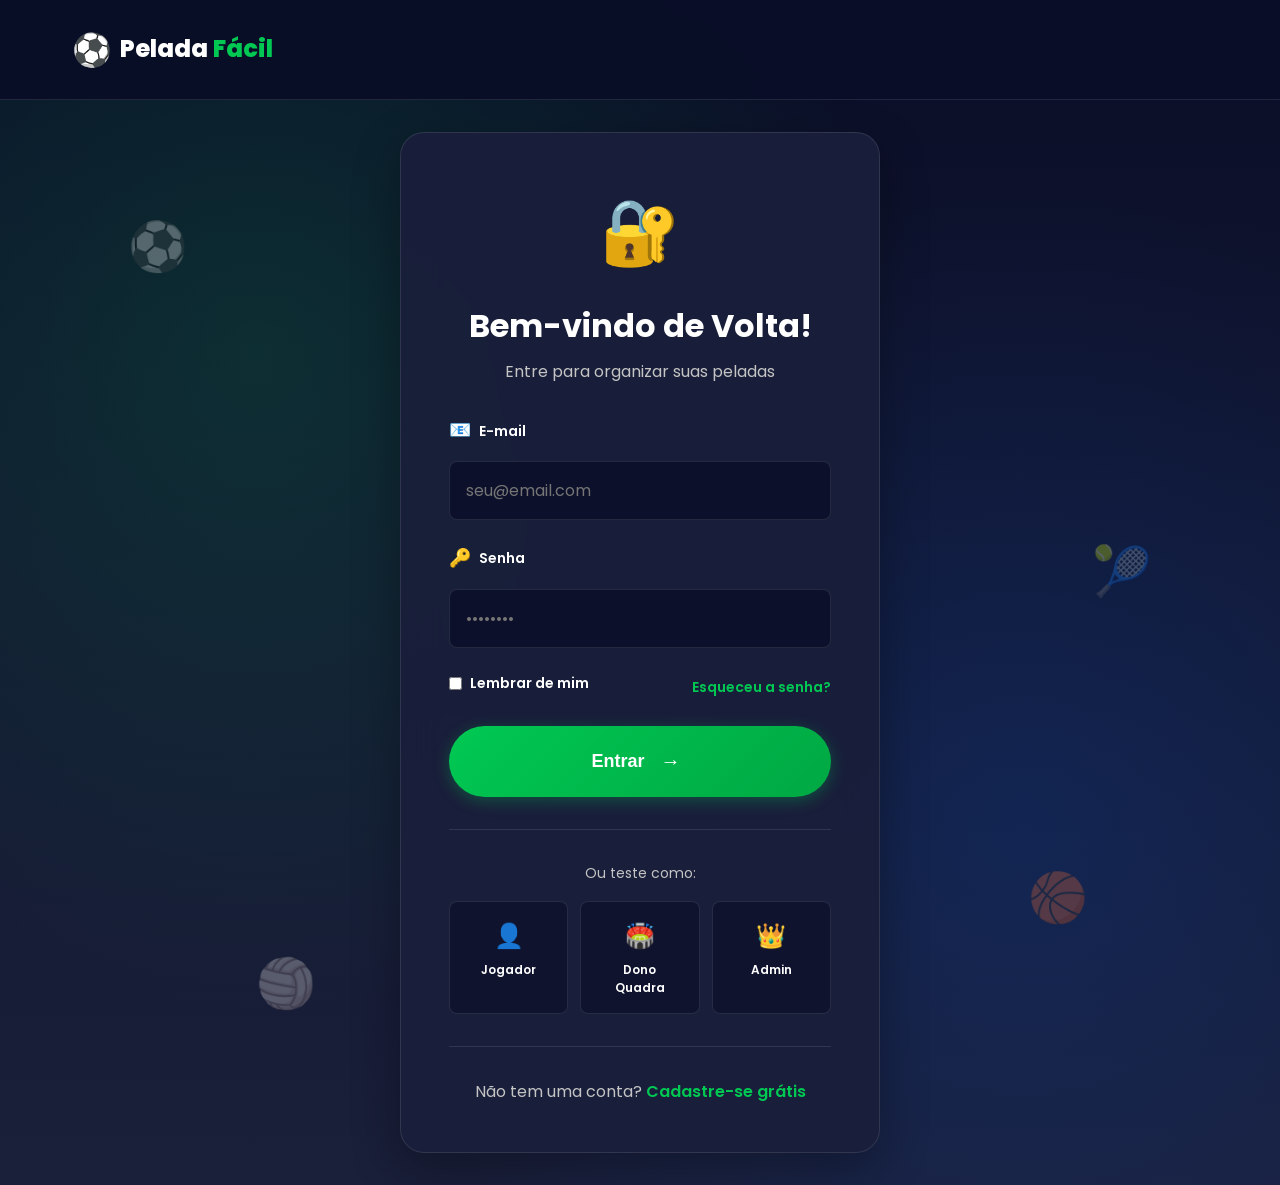
==== commit 4a11cfaa: "feat: torna todos os botões funcionais e substitui emojis por ícones profissionais - Adiciona Font A" ====
--- a/dashboard-admin.html
+++ b/dashboard-admin.html
@@ -9,73 +9,74 @@
     <link rel="preconnect" href="https://fonts.googleapis.com">
     <link rel="preconnect" href="https://fonts.gstatic.com" crossorigin>
     <link href="https://fonts.googleapis.com/css2?family=Poppins:wght@300;400;600;700;800&display=swap" rel="stylesheet">
+    <link rel="stylesheet" href="https://cdnjs.cloudflare.com/ajax/libs/font-awesome/6.4.2/css/all.min.css">
 </head>
 <body class="dashboard-body">
     <!-- Sidebar -->
     <aside class="sidebar">
         <div class="sidebar__header">
             <div class="sidebar__logo">
-                <span class="logo-icon">⚽</span>
+                <span class="logo-icon"><i class="fas fa-futbol"></i></span>
                 <span class="logo-text">Pelada <span class="logo-accent">Fácil</span></span>
             </div>
-            <div class="sidebar__badge sidebar__badge--admin">Super Admin 👑</div>
+            <div class="sidebar__badge sidebar__badge--admin">Super Admin <i class="fas fa-crown"></i></div>
         </div>
 
         <nav class="sidebar__nav">
             <a href="#" class="sidebar__link active">
-                <span class="sidebar__icon">🏠</span>
+                <span class="sidebar__icon"><i class="fas fa-home"></i></span>
                 <span>Dashboard</span>
             </a>
             <a href="#" class="sidebar__link">
-                <span class="sidebar__icon">✅</span>
+                <span class="sidebar__icon"><i class="fas fa-check-circle"></i></span>
                 <span>Aprovações</span>
-                <span class="sidebar__badge-small">12</span>
-            </a>
-            <a href="#" class="sidebar__link">
-                <span class="sidebar__icon">🏟️</span>
+                <span class="sidebar__badge-small" data-type="aprovacoes">12</span>
+            </a>
+            <a href="#" class="sidebar__link">
+                <span class="sidebar__icon"><i class="fas fa-building"></i></span>
                 <span>Quadras</span>
             </a>
             <a href="#" class="sidebar__link">
-                <span class="sidebar__icon">👥</span>
+                <span class="sidebar__icon"><i class="fas fa-users"></i></span>
                 <span>Usuários</span>
             </a>
             <a href="#" class="sidebar__link">
-                <span class="sidebar__icon">🎮</span>
+                <span class="sidebar__icon"><i class="fas fa-gamepad"></i></span>
                 <span>Partidas</span>
             </a>
             <a href="#" class="sidebar__link">
-                <span class="sidebar__icon">💰</span>
+                <span class="sidebar__icon"><i class="fas fa-dollar-sign"></i></span>
                 <span>Financeiro</span>
             </a>
             <a href="#" class="sidebar__link">
-                <span class="sidebar__icon">📊</span>
+                <span class="sidebar__icon"><i class="fas fa-chart-line"></i></span>
                 <span>Relatórios</span>
             </a>
             <a href="#" class="sidebar__link">
-                <span class="sidebar__icon">🚨</span>
+                <span class="sidebar__icon"><i class="fas fa-exclamation-triangle"></i></span>
                 <span>Denúncias</span>
                 <span class="sidebar__badge-small">3</span>
             </a>
             <a href="#" class="sidebar__link">
-                <span class="sidebar__icon">📢</span>
+                <span class="sidebar__icon"><i class="fas fa-bell"></i></span>
                 <span>Notificações</span>
             </a>
             <a href="#" class="sidebar__link">
-                <span class="sidebar__icon">⚙️</span>
+                <span class="sidebar__icon"><i class="fas fa-cog"></i></span>
                 <span>Configurações</span>
             </a>
         </nav>
 
         <div class="sidebar__footer">
             <div class="sidebar__user">
-                <div class="user-avatar">👑</div>
+                <div class="user-avatar"><i class="fas fa-user-shield"></i></div>
                 <div class="user-info">
                     <div class="user-name">Admin Master</div>
                     <div class="user-rating">Acesso Total</div>
                 </div>
             </div>
             <a href="index.html" class="sidebar__link sidebar__link--logout">
-                <span class="sidebar__icon">🚪</span>
+                <span class="sidebar__icon"><i class="fas fa-sign-out-alt"></i></span>
                 <span>Sair</span>
             </a>
         </div>
@@ -91,15 +92,15 @@
                     <span></span>
                     <span></span>
                 </button>
-                <h1 class="topbar__title">Painel Administrativo 👑</h1>
+                <h1 class="topbar__title">Painel Administrativo <i class="fas fa-crown"></i></h1>
             </div>
             <div class="topbar__right">
                 <button class="topbar__btn">
-                    <span class="topbar__icon">🔔</span>
+                    <span class="topbar__icon"><i class="fas fa-bell"></i></span>
                     <span class="topbar__badge">15</span>
                 </button>
                 <button class="topbar__btn">
-                    <span class="topbar__icon">⚠️</span>
+                    <span class="topbar__icon"><i class="fas fa-exclamation-triangle"></i></span>
                     <span class="topbar__badge">3</span>
                 </button>
             </div>
@@ -110,35 +111,35 @@
             <!-- Stats Overview -->
             <div class="stats-grid stats-grid--four">
                 <div class="stat-card stat-card--green">
-                    <div class="stat-card__icon">👥</div>
+                    <div class="stat-card__icon"><i class="fas fa-users"></i></div>
                     <div class="stat-card__content">
                         <div class="stat-card__value">24.567</div>
                         <div class="stat-card__label">Usuários Ativos</div>
-                        <div class="stat-card__trend stat-card__trend--up">↑ 1.234 este mês</div>
+                        <div class="stat-card__trend stat-card__trend--up"><i class="fas fa-arrow-up"></i> 1.234 este mês</div>
                     </div>
                 </div>
                 <div class="stat-card stat-card--blue">
-                    <div class="stat-card__icon">🏟️</div>
+                    <div class="stat-card__icon"><i class="fas fa-building"></i></div>
                     <div class="stat-card__content">
                         <div class="stat-card__value">486</div>
                         <div class="stat-card__label">Quadras Cadastradas</div>
-                        <div class="stat-card__trend stat-card__trend--up">↑ 28 este mês</div>
+                        <div class="stat-card__trend stat-card__trend--up"><i class="fas fa-arrow-up"></i> 28 este mês</div>
                     </div>
                 </div>
                 <div class="stat-card stat-card--orange">
-                    <div class="stat-card__icon">⚽</div>
+                    <div class="stat-card__icon"><i class="fas fa-futbol"></i></div>
                     <div class="stat-card__content">
                         <div class="stat-card__value">1.892</div>
                         <div class="stat-card__label">Partidas (Mês)</div>
-                        <div class="stat-card__trend stat-card__trend--up">↑ 15% vs anterior</div>
+                        <div class="stat-card__trend stat-card__trend--up"><i class="fas fa-arrow-up"></i> 15% vs anterior</div>
                     </div>
                 </div>
                 <div class="stat-card stat-card--purple">
-                    <div class="stat-card__icon">💰</div>
+                    <div class="stat-card__icon"><i class="fas fa-dollar-sign"></i></div>
                     <div class="stat-card__content">
                         <div class="stat-card__value">R$ 189K</div>
                         <div class="stat-card__label">Receita (Mês)</div>
-                        <div class="stat-card__trend stat-card__trend--up">↑ R$ 24K vs anterior</div>
+                        <div class="stat-card__trend stat-card__trend--up"><i class="fas fa-arrow-up"></i> R$ 24K vs anterior</div>
                     </div>
                 </div>
             </div>
@@ -146,88 +147,88 @@
             <!-- Pending Approvals -->
             <section class="section-card section-card--alert">
                 <div class="section-card__header">
-                    <h2>⏳ Aguardando Aprovação (12)</h2>
+                    <h2><i class="fas fa-hourglass-half"></i> Aguardando Aprovação (12)</h2>
                     <button class="btn btn--secondary btn--sm">Ver Todos</button>
                 </div>
                 <div class="approval-grid">
                     <!-- Court Approval 1 -->
-                    <div class="approval-card">
+                    <div class="approval-card" data-id="quadra-1">
                         <div class="approval-header">
                             <div class="approval-badge approval-badge--new">Nova Quadra</div>
-                            <div class="approval-type">🏟️</div>
+                            <div class="approval-type"><i class="fas fa-building"></i></div>
                         </div>
                         <div class="approval-content">
                             <h3>Arena Champions League</h3>
-                            <p class="approval-location">📍 Moema, São Paulo - SP</p>
+                            <p class="approval-location"><i class="fas fa-map-marker-alt"></i> Moema, São Paulo - SP</p>
                             <div class="approval-info">
-                                <span>👤 Roberto Silva</span>
-                                <span>📅 Há 2 horas</span>
+                                <span><i class="fas fa-user"></i> Roberto Silva</span>
+                                <span><i class="fas fa-clock"></i> Há 2 horas</span>
                             </div>
                             <div class="approval-features">
-                                <span class="feature-tag">⚽ Futebol</span>
-                                <span class="feature-tag">💡 Iluminação</span>
-                                <span class="feature-tag">🚿 Vestiário</span>
-                            </div>
-                            <p class="approval-price">💰 R$ 180/hora</p>
+                                <span class="feature-tag"><i class="fas fa-futbol"></i> Futebol</span>
+                                <span class="feature-tag"><i class="fas fa-lightbulb"></i> Iluminação</span>
+                                <span class="feature-tag"><i class="fas fa-shower"></i> Vestiário</span>
+                            </div>
+                            <p class="approval-price"><i class="fas fa-dollar-sign"></i> R$ 180/hora</p>
                         </div>
                         <div class="approval-actions">
-                            <button class="btn btn--success btn--sm">✓ Aprovar</button>
-                            <button class="btn btn--secondary btn--sm">👁️ Detalhes</button>
-                            <button class="btn btn--danger btn--sm">✗ Rejeitar</button>
+                            <button class="btn btn--success btn--sm" onclick="aprovarQuadra('quadra-1', 'Arena Champions League')"><i class="fas fa-check"></i> Aprovar</button>
+                            <button class="btn btn--secondary btn--sm" onclick="verDetalhesQuadra('quadra-1', 'Arena Champions League')"><i class="fas fa-eye"></i> Detalhes</button>
+                            <button class="btn btn--danger btn--sm" onclick="rejeitarQuadra('quadra-1', 'Arena Champions League')"><i class="fas fa-times"></i> Rejeitar</button>
                         </div>
                     </div>
 
                     <!-- Court Approval 2 -->
-                    <div class="approval-card">
+                    <div class="approval-card" data-id="quadra-2">
                         <div class="approval-header">
                             <div class="approval-badge approval-badge--new">Nova Quadra</div>
-                            <div class="approval-type">🏐</div>
+                            <div class="approval-type"><i class="fas fa-volleyball-ball"></i></div>
                         </div>
                         <div class="approval-content">
                             <h3>Beach Vôlei Paradise</h3>
-                            <p class="approval-location">📍 Vila Olímpia, São Paulo - SP</p>
+                            <p class="approval-location"><i class="fas fa-map-marker-alt"></i> Vila Olímpia, São Paulo - SP</p>
                             <div class="approval-info">
-                                <span>👤 Ana Paula</span>
-                                <span>📅 Há 5 horas</span>
+                                <span><i class="fas fa-user"></i> Ana Paula</span>
+                                <span><i class="fas fa-clock"></i> Há 5 horas</span>
                             </div>
                             <div class="approval-features">
-                                <span class="feature-tag">🏐 Vôlei</span>
-                                <span class="feature-tag">🏖️ Areia</span>
-                                <span class="feature-tag">🌅 Vista</span>
-                            </div>
-                            <p class="approval-price">💰 R$ 120/hora</p>
+                                <span class="feature-tag"><i class="fas fa-volleyball-ball"></i> Vôlei</span>
+                                <span class="feature-tag"><i class="fas fa-umbrella-beach"></i> Areia</span>
+                                <span class="feature-tag"><i class="fas fa-mountain"></i> Vista</span>
+                            </div>
+                            <p class="approval-price"><i class="fas fa-dollar-sign"></i> R$ 120/hora</p>
                         </div>
                         <div class="approval-actions">
-                            <button class="btn btn--success btn--sm">✓ Aprovar</button>
-                            <button class="btn btn--secondary btn--sm">👁️ Detalhes</button>
-                            <button class="btn btn--danger btn--sm">✗ Rejeitar</button>
+                            <button class="btn btn--success btn--sm" onclick="aprovarQuadra('quadra-2', 'Beach Vôlei Paradise')"><i class="fas fa-check"></i> Aprovar</button>
+                            <button class="btn btn--secondary btn--sm" onclick="verDetalhesQuadra('quadra-2', 'Beach Vôlei Paradise')"><i class="fas fa-eye"></i> Detalhes</button>
+                            <button class="btn btn--danger btn--sm" onclick="rejeitarQuadra('quadra-2', 'Beach Vôlei Paradise')"><i class="fas fa-times"></i> Rejeitar</button>
                         </div>
                     </div>
 
                     <!-- Court Approval 3 -->
-                    <div class="approval-card">
+                    <div class="approval-card" data-id="quadra-3">
                         <div class="approval-header">
                             <div class="approval-badge approval-badge--update">Atualização</div>
-                            <div class="approval-type">🎾</div>
+                            <div class="approval-type"><i class="fas fa-table-tennis"></i></div>
                         </div>
                         <div class="approval-content">
                             <h3>Tennis Club Premium</h3>
-                            <p class="approval-location">📍 Jardins, São Paulo - SP</p>
+                            <p class="approval-location"><i class="fas fa-map-marker-alt"></i> Jardins, São Paulo - SP</p>
                             <div class="approval-info">
-                                <span>👤 Carlos Mendes</span>
-                                <span>📅 Há 1 dia</span>
+                                <span><i class="fas fa-user"></i> Carlos Mendes</span>
+                                <span><i class="fas fa-clock"></i> Há 1 dia</span>
                             </div>
                             <div class="approval-features">
-                                <span class="feature-tag">🎾 Tênis</span>
-                                <span class="feature-tag">🏓 Padel</span>
-                                <span class="feature-tag">🌟 Premium</span>
-                            </div>
-                            <p class="approval-price">💰 R$ 250/hora</p>
+                                <span class="feature-tag"><i class="fas fa-table-tennis"></i> Tênis</span>
+                                <span class="feature-tag"><i class="fas fa-hockey-puck"></i> Padel</span>
+                                <span class="feature-tag"><i class="fas fa-star"></i> Premium</span>
+                            </div>
+                            <p class="approval-price"><i class="fas fa-dollar-sign"></i> R$ 250/hora</p>
                         </div>
                         <div class="approval-actions">
-                            <button class="btn btn--success btn--sm">✓ Aprovar</button>
-                            <button class="btn btn--secondary btn--sm">👁️ Detalhes</button>
-                            <button class="btn btn--danger btn--sm">✗ Rejeitar</button>
+                            <button class="btn btn--success btn--sm" onclick="aprovarQuadra('quadra-3', 'Tennis Club Premium')"><i class="fas fa-check"></i> Aprovar</button>
+                            <button class="btn btn--secondary btn--sm" onclick="verDetalhesQuadra('quadra-3', 'Tennis Club Premium')"><i class="fas fa-eye"></i> Detalhes</button>
+                            <button class="btn btn--danger btn--sm" onclick="rejeitarQuadra('quadra-3', 'Tennis Club Premium')"><i class="fas fa-times"></i> Rejeitar</button>
                         </div>
                     </div>
                 </div>
@@ -237,39 +238,39 @@
             <div class="grid-2-columns">
                 <section class="section-card">
                     <div class="section-card__header">
-                        <h2>Atividade Recente 📊</h2>
+                        <h2>Atividade Recente <i class="fas fa-chart-bar"></i></h2>
                     </div>
                     <div class="activity-list">
                         <div class="activity-item">
-                            <div class="activity-icon activity-icon--success">✓</div>
+                            <div class="activity-icon activity-icon--success"><i class="fas fa-check"></i></div>
                             <div class="activity-content">
                                 <p><strong>Arena Sport Center</strong> foi aprovada</p>
                                 <span class="activity-time">Há 10 minutos</span>
                             </div>
                         </div>
                         <div class="activity-item">
-                            <div class="activity-icon activity-icon--info">👤</div>
+                            <div class="activity-icon activity-icon--info"><i class="fas fa-user-plus"></i></div>
                             <div class="activity-content">
                                 <p><strong>João Silva</strong> criou uma nova conta</p>
                                 <span class="activity-time">Há 25 minutos</span>
                             </div>
                         </div>
                         <div class="activity-item">
-                            <div class="activity-icon activity-icon--warning">⚠️</div>
+                            <div class="activity-icon activity-icon--warning"><i class="fas fa-exclamation-triangle"></i></div>
                             <div class="activity-content">
                                 <p><strong>Denúncia</strong> recebida sobre Quadra XYZ</p>
                                 <span class="activity-time">Há 1 hora</span>
                             </div>
                         </div>
                         <div class="activity-item">
-                            <div class="activity-icon activity-icon--success">💰</div>
+                            <div class="activity-icon activity-icon--success"><i class="fas fa-dollar-sign"></i></div>
                             <div class="activity-content">
                                 <p><strong>Pagamento</strong> de R$ 150 processado</p>
                                 <span class="activity-time">Há 2 horas</span>
                             </div>
                         </div>
                         <div class="activity-item">
-                            <div class="activity-icon activity-icon--info">🏟️</div>
+                            <div class="activity-icon activity-icon--info"><i class="fas fa-building"></i></div>
                             <div class="activity-content">
                                 <p><strong>Beach Vôlei Paradise</strong> solicitou aprovação</p>
                                 <span class="activity-time">Há 5 horas</span>
@@ -280,34 +281,34 @@
 
                 <section class="section-card">
                     <div class="section-card__header">
-                        <h2>Denúncias Abertas 🚨</h2>
+                        <h2>Denúncias Abertas <i class="fas fa-flag"></i></h2>
                     </div>
                     <div class="reports-list">
                         <div class="report-item report-item--high">
                             <div class="report-header">
-                                <div class="report-priority">🔴 Alta</div>
+                                <div class="report-priority"><i class="fas fa-circle" style="color: #ff1744;"></i> Alta</div>
                                 <div class="report-time">Há 30min</div>
                             </div>
                             <h4>Quadra em péssimas condições</h4>
-                            <p>📍 Arena Sport City • 👤 3 denúncias</p>
+                            <p><i class="fas fa-map-marker-alt"></i> Arena Sport City • <i class="fas fa-users"></i> 3 denúncias</p>
                             <button class="btn btn--sm btn--danger">Investigar</button>
                         </div>
                         <div class="report-item report-item--medium">
                             <div class="report-header">
-                                <div class="report-priority">🟡 Média</div>
+                                <div class="report-priority"><i class="fas fa-circle" style="color: #ffd600;"></i> Média</div>
                                 <div class="report-time">Há 2h</div>
                             </div>
                             <h4>Comportamento inadequado</h4>
-                            <p>👤 Usuário: Carlos M. • 👤 1 denúncia</p>
+                            <p><i class="fas fa-user"></i> Usuário: Carlos M. • <i class="fas fa-flag"></i> 1 denúncia</p>
                             <button class="btn btn--sm btn--warning">Analisar</button>
                         </div>
                         <div class="report-item report-item--low">
                             <div class="report-header">
-                                <div class="report-priority">🟢 Baixa</div>
+                                <div class="report-priority"><i class="fas fa-circle" style="color: #00c853;"></i> Baixa</div>
                                 <div class="report-time">Há 1 dia</div>
                             </div>
                             <h4>Horário não respeitado</h4>
-                            <p>📍 Quadra Municipal • 👤 1 denúncia</p>
+                            <p><i class="fas fa-map-marker-alt"></i> Quadra Municipal • <i class="fas fa-flag"></i> 1 denúncia</p>
                             <button class="btn btn--sm btn--secondary">Revisar</button>
                         </div>
                     </div>
@@ -317,7 +318,7 @@
             <!-- Courts Management -->
             <section class="section-card">
                 <div class="section-card__header">
-                    <h2>Quadras Mais Populares 🔥</h2>
+                    <h2>Quadras Mais Populares <i class="fas fa-fire"></i></h2>
                     <a href="#" class="btn btn--secondary btn--sm">Ver todas</a>
                 </div>
                 <div class="table-responsive">
@@ -337,61 +338,61 @@
                             <tr>
                                 <td>
                                     <div class="table-court">
-                                        <div class="table-icon">🏟️</div>
+                                        <div class="table-icon"><i class="fas fa-building"></i></div>
                                         <div>
                                             <div class="table-name">Arena Sport Center</div>
-                                            <div class="table-meta">⚽ Futebol/Futsal</div>
+                                            <div class="table-meta"><i class="fas fa-futbol"></i> Futebol/Futsal</div>
                                         </div>
                                     </div>
                                 </td>
                                 <td>Vila Mariana, SP</td>
                                 <td>86 reservas</td>
                                 <td>R$ 12.450</td>
-                                <td>⭐ 4.9 (248)</td>
-                                <td><span class="badge badge--success">✓ Ativa</span></td>
-                                <td>
-                                    <button class="btn-icon" title="Ver">👁️</button>
-                                    <button class="btn-icon" title="Editar">✏️</button>
+                                <td><i class="fas fa-star" style="color: #ffd600;"></i> 4.9 (248)</td>
+                                <td><span class="badge badge--success"><i class="fas fa-check"></i> Ativa</span></td>
+                                <td>
+                                    <button class="btn-icon" title="Ver"><i class="fas fa-eye"></i></button>
+                                    <button class="btn-icon" title="Editar"><i class="fas fa-edit"></i></button>
                                 </td>
                             </tr>
                             <tr>
                                 <td>
                                     <div class="table-court">
-                                        <div class="table-icon">🏐</div>
+                                        <div class="table-icon"><i class="fas fa-volleyball-ball"></i></div>
                                         <div>
                                             <div class="table-name">Beach Vôlei Pro</div>
-                                            <div class="table-meta">🏐 Vôlei</div>
+                                            <div class="table-meta"><i class="fas fa-volleyball-ball"></i> Vôlei</div>
                                         </div>
                                     </div>
                                 </td>
                                 <td>Pinheiros, SP</td>
                                 <td>72 reservas</td>
                                 <td>R$ 8.640</td>
-                                <td>⭐ 4.7 (156)</td>
-                                <td><span class="badge badge--success">✓ Ativa</span></td>
-                                <td>
-                                    <button class="btn-icon" title="Ver">👁️</button>
-                                    <button class="btn-icon" title="Editar">✏️</button>
+                                <td><i class="fas fa-star" style="color: #ffd600;"></i> 4.7 (156)</td>
+                                <td><span class="badge badge--success"><i class="fas fa-check"></i> Ativa</span></td>
+                                <td>
+                                    <button class="btn-icon" title="Ver"><i class="fas fa-eye"></i></button>
+                                    <button class="btn-icon" title="Editar"><i class="fas fa-edit"></i></button>
                                 </td>
                             </tr>
                             <tr>
                                 <td>
                                     <div class="table-court">
-                                        <div class="table-icon">🏀</div>
+                                        <div class="table-icon"><i class="fas fa-basketball-ball"></i></div>
                                         <div>
                                             <div class="table-name">Street Basketball</div>
-                                            <div class="table-meta">🏀 Basquete</div>
+                                            <div class="table-meta"><i class="fas fa-basketball-ball"></i> Basquete</div>
                                         </div>
                                     </div>
                                 </td>
                                 <td>Mooca, SP</td>
                                 <td>64 reservas</td>
                                 <td>Gratuita</td>
-                                <td>⭐ 4.6 (98)</td>
-                                <td><span class="badge badge--success">✓ Ativa</span></td>
-                                <td>
-                                    <button class="btn-icon" title="Ver">👁️</button>
-                                    <button class="btn-icon" title="Editar">✏️</button>
+                                <td><i class="fas fa-star" style="color: #ffd600;"></i> 4.6 (98)</td>
+                                <td><span class="badge badge--success"><i class="fas fa-check"></i> Ativa</span></td>
+                                <td>
+                                    <button class="btn-icon" title="Ver"><i class="fas fa-eye"></i></button>
+                                    <button class="btn-icon" title="Editar"><i class="fas fa-edit"></i></button>
                                 </td>
                             </tr>
                         </tbody>
@@ -402,79 +403,79 @@
             <!-- Users Management -->
             <section class="section-card">
                 <div class="section-card__header">
-                    <h2>Novos Usuários 👥</h2>
+                    <h2>Novos Usuários <i class="fas fa-users"></i></h2>
                     <a href="#" class="btn btn--secondary btn--sm">Gerenciar usuários</a>
                 </div>
                 <div class="users-grid">
                     <div class="user-card">
-                        <div class="user-card__avatar">👤</div>
+                        <div class="user-card__avatar"><i class="fas fa-user-circle"></i></div>
                         <div class="user-card__info">
                             <h4>João Silva</h4>
                             <p>joao@email.com</p>
                             <span class="badge badge--info">Jogador</span>
                         </div>
                         <div class="user-card__stats">
-                            <div>⚽ 12 partidas</div>
-                            <div>⭐ 4.8</div>
+                            <div><i class="fas fa-futbol"></i> 12 partidas</div>
+                            <div><i class="fas fa-star" style="color: #ffd600;"></i> 4.8</div>
                         </div>
                         <div class="user-card__actions">
-                            <button class="btn-icon" title="Ver perfil">👁️</button>
-                            <button class="btn-icon" title="Mensagem">💬</button>
-                            <button class="btn-icon" title="Bloquear">🚫</button>
+                            <button class="btn-icon" title="Ver perfil" onclick="gerenciarUsuario('user-1', 'João Silva', 'joao@email.com')"><i class="fas fa-eye"></i></button>
+                            <button class="btn-icon" title="Mensagem" onclick="enviarMensagem('joao@email.com')"><i class="fas fa-comment"></i></button>
+                            <button class="btn-icon" title="Bloquear" onclick="bloquearUsuario('user-1', 'João Silva')"><i class="fas fa-ban"></i></button>
                         </div>
                     </div>
 
                     <div class="user-card">
-                        <div class="user-card__avatar">👩</div>
+                        <div class="user-card__avatar"><i class="fas fa-user-circle"></i></div>
                         <div class="user-card__info">
                             <h4>Ana Paula</h4>
                             <p>ana@email.com</p>
                             <span class="badge badge--warning">Dono Quadra</span>
                         </div>
                         <div class="user-card__stats">
-                            <div>🏟️ 1 quadra</div>
-                            <div>⭐ 4.9</div>
+                            <div><i class="fas fa-building"></i> 1 quadra</div>
+                            <div><i class="fas fa-star" style="color: #ffd600;"></i> 4.9</div>
                         </div>
                         <div class="user-card__actions">
-                            <button class="btn-icon" title="Ver perfil">👁️</button>
-                            <button class="btn-icon" title="Mensagem">💬</button>
-                            <button class="btn-icon" title="Bloquear">🚫</button>
+                            <button class="btn-icon" title="Ver perfil" onclick="gerenciarUsuario('user-2', 'Ana Paula', 'ana@email.com')"><i class="fas fa-eye"></i></button>
+                            <button class="btn-icon" title="Mensagem" onclick="enviarMensagem('ana@email.com')"><i class="fas fa-comment"></i></button>
+                            <button class="btn-icon" title="Bloquear" onclick="bloquearUsuario('user-2', 'Ana Paula')"><i class="fas fa-ban"></i></button>
                         </div>
                     </div>
 
                     <div class="user-card">
-                        <div class="user-card__avatar">🧔</div>
+                        <div class="user-card__avatar"><i class="fas fa-user-circle"></i></div>
                         <div class="user-card__info">
                             <h4>Carlos Mendes</h4>
                             <p>carlos@email.com</p>
                             <span class="badge badge--info">Jogador</span>
                         </div>
                         <div class="user-card__stats">
-                            <div>⚽ 8 partidas</div>
-                            <div>⭐ 4.7</div>
+                            <div><i class="fas fa-futbol"></i> 8 partidas</div>
+                            <div><i class="fas fa-star" style="color: #ffd600;"></i> 4.7</div>
                         </div>
                         <div class="user-card__actions">
-                            <button class="btn-icon" title="Ver perfil">👁️</button>
-                            <button class="btn-icon" title="Mensagem">💬</button>
-                            <button class="btn-icon" title="Bloquear">🚫</button>
+                            <button class="btn-icon" title="Ver perfil" onclick="gerenciarUsuario('user-3', 'Carlos Mendes', 'carlos@email.com')"><i class="fas fa-eye"></i></button>
+                            <button class="btn-icon" title="Mensagem" onclick="enviarMensagem('carlos@email.com')"><i class="fas fa-comment"></i></button>
+                            <button class="btn-icon" title="Bloquear" onclick="bloquearUsuario('user-3', 'Carlos Mendes')"><i class="fas fa-ban"></i></button>
                         </div>
                     </div>
 
                     <div class="user-card">
-                        <div class="user-card__avatar">👨</div>
+                        <div class="user-card__avatar"><i class="fas fa-user-circle"></i></div>
                         <div class="user-card__info">
                             <h4>Roberto Lima</h4>
                             <p>roberto@email.com</p>
                             <span class="badge badge--success">Organizador</span>
                         </div>
                         <div class="user-card__stats">
-                            <div>🏆 3 torneios</div>
-                            <div>⭐ 5.0</div>
+                            <div><i class="fas fa-trophy"></i> 3 torneios</div>
+                            <div><i class="fas fa-star" style="color: #ffd600;"></i> 5.0</div>
                         </div>
                         <div class="user-card__actions">
-                            <button class="btn-icon" title="Ver perfil">👁️</button>
-                            <button class="btn-icon" title="Mensagem">💬</button>
-                            <button class="btn-icon" title="Bloquear">🚫</button>
+                            <button class="btn-icon" title="Ver perfil" onclick="gerenciarUsuario('user-4', 'Roberto Lima', 'roberto@email.com')"><i class="fas fa-eye"></i></button>
+                            <button class="btn-icon" title="Mensagem" onclick="enviarMensagem('roberto@email.com')"><i class="fas fa-comment"></i></button>
+                            <button class="btn-icon" title="Bloquear" onclick="bloquearUsuario('user-4', 'Roberto Lima')"><i class="fas fa-ban"></i></button>
                         </div>
                     </div>
                 </div>
@@ -482,6 +483,7 @@
         </div>
     </main>
 
+    <script src="js/funcionalidades.js"></script>
     <script src="js/dashboard.js"></script>
 </body>
 </html>
--- a/css/dashboard.css
+++ b/css/dashboard.css
@@ -1631,3 +1631,509 @@
 .section-card {
     animation: slideInFromLeft 0.4s ease;
 }
+
+/* ==========================================
+   MODALS
+   ========================================== */
+
+.modal-overlay {
+    position: fixed;
+    top: 0;
+    left: 0;
+    right: 0;
+    bottom: 0;
+    background: rgba(0, 0, 0, 0.7);
+    backdrop-filter: blur(5px);
+    display: flex;
+    align-items: center;
+    justify-content: center;
+    z-index: 10000;
+    padding: 20px;
+    opacity: 1;
+    transition: opacity 0.3s ease;
+}
+
+.modal-container {
+    background: var(--color-white);
+    border-radius: 16px;
+    max-width: 600px;
+    width: 100%;
+    max-height: 90vh;
+    overflow-y: auto;
+    box-shadow: 0 20px 60px rgba(0, 0, 0, 0.3);
+    animation: modalSlideIn 0.3s ease;
+}
+
+@keyframes modalSlideIn {
+    from {
+        opacity: 0;
+        transform: translateY(-30px) scale(0.95);
+    }
+    to {
+        opacity: 1;
+        transform: translateY(0) scale(1);
+    }
+}
+
+.modal-header {
+    padding: 24px;
+    border-bottom: 2px solid var(--color-border);
+    display: flex;
+    align-items: center;
+    justify-content: space-between;
+    background: linear-gradient(135deg, var(--color-primary) 0%, var(--color-secondary) 100%);
+    color: white;
+    border-radius: 16px 16px 0 0;
+}
+
+.modal-header h3 {
+    margin: 0;
+    font-size: 1.5rem;
+    font-weight: 700;
+}
+
+.modal-close {
+    background: rgba(255, 255, 255, 0.2);
+    border: none;
+    font-size: 28px;
+    color: white;
+    width: 36px;
+    height: 36px;
+    border-radius: 50%;
+    cursor: pointer;
+    display: flex;
+    align-items: center;
+    justify-content: center;
+    transition: all 0.3s;
+    line-height: 1;
+}
+
+.modal-close:hover {
+    background: rgba(255, 255, 255, 0.3);
+    transform: rotate(90deg);
+}
+
+.modal-body {
+    padding: 24px;
+    color: var(--color-text);
+}
+
+.modal-body p {
+    margin: 0 0 16px;
+    line-height: 1.6;
+}
+
+.modal-footer {
+    padding: 16px 24px;
+    border-top: 2px solid var(--color-border);
+    display: flex;
+    gap: 12px;
+    justify-content: flex-end;
+    background: var(--color-background);
+    border-radius: 0 0 16px 16px;
+}
+
+/* Modal Specific Styles */
+
+.approval-details {
+    background: var(--color-background);
+    padding: 16px;
+    border-radius: 12px;
+    margin-top: 16px;
+}
+
+.approval-details p {
+    margin: 8px 0;
+    display: flex;
+    align-items: center;
+    gap: 8px;
+}
+
+.approval-details i {
+    color: var(--color-primary);
+    font-size: 18px;
+}
+
+.form-modal {
+    display: flex;
+    flex-direction: column;
+    gap: 16px;
+}
+
+.form-group {
+    display: flex;
+    flex-direction: column;
+    gap: 8px;
+}
+
+.form-group label {
+    font-weight: 600;
+    color: var(--color-text);
+    display: flex;
+    align-items: center;
+    gap: 8px;
+}
+
+.form-group label i {
+    color: var(--color-primary);
+}
+
+.form-control {
+    padding: 12px 16px;
+    border: 2px solid var(--color-border);
+    border-radius: 8px;
+    font-size: 1rem;
+    font-family: 'Poppins', sans-serif;
+    transition: all 0.3s;
+    width: 100%;
+}
+
+.form-control:focus {
+    outline: none;
+    border-color: var(--color-primary);
+    box-shadow: 0 0 0 3px rgba(0, 200, 83, 0.1);
+}
+
+.form-row {
+    display: grid;
+    grid-template-columns: 1fr 1fr;
+    gap: 16px;
+}
+
+.details-grid {
+    display: grid;
+    grid-template-columns: 1fr 1fr;
+    gap: 16px;
+}
+
+.detail-item {
+    padding: 12px;
+    background: var(--color-background);
+    border-radius: 8px;
+}
+
+.detail-item.full-width {
+    grid-column: 1 / -1;
+}
+
+.detail-item label {
+    display: flex;
+    align-items: center;
+    gap: 8px;
+    font-weight: 600;
+    color: var(--color-secondary);
+    margin-bottom: 4px;
+    font-size: 0.875rem;
+}
+
+.detail-item p {
+    margin: 0;
+    font-size: 1rem;
+}
+
+.amenities {
+    display: flex;
+    flex-wrap: wrap;
+    gap: 8px;
+    margin-top: 8px;
+}
+
+.amenity-tag {
+    background: var(--color-primary);
+    color: white;
+    padding: 6px 12px;
+    border-radius: 20px;
+    font-size: 0.875rem;
+    display: flex;
+    align-items: center;
+    gap: 6px;
+}
+
+.user-manage {
+    display: flex;
+    flex-direction: column;
+    gap: 24px;
+}
+
+.user-info {
+    display: flex;
+    align-items: center;
+    gap: 16px;
+    padding: 16px;
+    background: var(--color-background);
+    border-radius: 12px;
+}
+
+.user-avatar-large {
+    width: 80px;
+    height: 80px;
+    background: linear-gradient(135deg, var(--color-primary), var(--color-secondary));
+    border-radius: 50%;
+    display: flex;
+    align-items: center;
+    justify-content: center;
+    font-size: 36px;
+    color: white;
+}
+
+.user-info h4 {
+    margin: 0;
+    font-size: 1.25rem;
+}
+
+.user-info p {
+    margin: 4px 0 0;
+    color: var(--color-text-light);
+    font-size: 0.875rem;
+}
+
+.manage-options {
+    display: grid;
+    grid-template-columns: 1fr 1fr;
+    gap: 12px;
+}
+
+.manage-btn {
+    padding: 16px;
+    background: white;
+    border: 2px solid var(--color-border);
+    border-radius: 12px;
+    cursor: pointer;
+    transition: all 0.3s;
+    display: flex;
+    align-items: center;
+    gap: 12px;
+    font-family: 'Poppins', sans-serif;
+    font-size: 1rem;
+    font-weight: 500;
+}
+
+.manage-btn i {
+    font-size: 20px;
+    color: var(--color-primary);
+}
+
+.manage-btn:hover {
+    background: var(--color-background);
+    border-color: var(--color-primary);
+    transform: translateY(-2px);
+}
+
+.manage-btn.danger {
+    border-color: var(--color-danger);
+}
+
+.manage-btn.danger i {
+    color: var(--color-danger);
+}
+
+.manage-btn.danger:hover {
+    background: rgba(255, 23, 68, 0.05);
+    border-color: var(--color-danger);
+}
+
+.upload-area {
+    display: flex;
+    flex-direction: column;
+    gap: 16px;
+}
+
+.upload-zone {
+    border: 3px dashed var(--color-border);
+    border-radius: 12px;
+    padding: 40px;
+    text-align: center;
+    cursor: pointer;
+    transition: all 0.3s;
+    background: var(--color-background);
+}
+
+.upload-zone:hover {
+    border-color: var(--color-primary);
+    background: rgba(0, 200, 83, 0.05);
+}
+
+.upload-zone i {
+    font-size: 48px;
+    color: var(--color-primary);
+    margin-bottom: 12px;
+}
+
+.upload-zone p {
+    font-weight: 600;
+    color: var(--color-text);
+    margin-bottom: 4px;
+}
+
+.upload-zone small {
+    color: var(--color-text-light);
+}
+
+.photos-preview {
+    display: grid;
+    grid-template-columns: repeat(auto-fill, minmax(100px, 1fr));
+    gap: 12px;
+}
+
+.preview-item {
+    aspect-ratio: 1;
+    border-radius: 8px;
+    overflow: hidden;
+    border: 2px solid var(--color-border);
+}
+
+.preview-item img {
+    width: 100%;
+    height: 100%;
+    object-fit: cover;
+}
+
+.horarios-grid {
+    display: grid;
+    grid-template-columns: 1fr 1fr;
+    gap: 12px;
+    max-height: 400px;
+    overflow-y: auto;
+    padding: 4px;
+}
+
+.horario-item {
+    padding: 16px;
+    border-radius: 12px;
+    border: 2px solid var(--color-border);
+    cursor: pointer;
+    transition: all 0.3s;
+}
+
+.horario-item.disponivel {
+    background: rgba(0, 200, 83, 0.05);
+    border-color: var(--color-primary);
+}
+
+.horario-item.disponivel:hover {
+    background: rgba(0, 200, 83, 0.1);
+    transform: translateY(-2px);
+    box-shadow: 0 4px 12px rgba(0, 200, 83, 0.2);
+}
+
+.horario-item.reservado {
+    background: rgba(150, 150, 150, 0.05);
+    border-color: #999;
+    cursor: not-allowed;
+    opacity: 0.6;
+}
+
+.horario-time {
+    font-weight: 700;
+    font-size: 1.125rem;
+    margin-bottom: 8px;
+    color: var(--color-text);
+}
+
+.horario-price {
+    color: var(--color-primary);
+    font-weight: 600;
+    margin-bottom: 8px;
+}
+
+.horario-status {
+    display: flex;
+    align-items: center;
+    gap: 6px;
+    font-size: 0.875rem;
+}
+
+.horario-status i {
+    font-size: 16px;
+}
+
+.horario-item.disponivel .horario-status {
+    color: var(--color-primary);
+}
+
+.horario-item.reservado .horario-status {
+    color: #999;
+}
+
+.convite-form {
+    display: flex;
+    flex-direction: column;
+    gap: 16px;
+}
+
+.pelada-details {
+    display: flex;
+    flex-direction: column;
+    gap: 16px;
+}
+
+.detail-row {
+    display: flex;
+    gap: 16px;
+    padding: 16px;
+    background: var(--color-background);
+    border-radius: 12px;
+}
+
+.detail-row i {
+    font-size: 24px;
+    color: var(--color-primary);
+    width: 32px;
+    flex-shrink: 0;
+}
+
+.detail-row label {
+    font-weight: 600;
+    color: var(--color-secondary);
+    font-size: 0.875rem;
+    margin-bottom: 4px;
+    display: block;
+}
+
+.detail-row p {
+    margin: 0;
+}
+
+.jogadores-list {
+    margin-top: 8px;
+}
+
+.jogadores-list h4 {
+    margin: 0 0 12px;
+    font-size: 1rem;
+}
+
+.jogador-item {
+    padding: 12px;
+    background: white;
+    border: 2px solid var(--color-border);
+    border-radius: 8px;
+    margin-bottom: 8px;
+    display: flex;
+    align-items: center;
+    gap: 10px;
+}
+
+.jogador-item i {
+    font-size: 24px;
+    color: var(--color-primary);
+}
+
+/* Mobile Responsive */
+@media (max-width: 768px) {
+    .modal-container {
+        max-width: 100%;
+        max-height: 95vh;
+    }
+
+    .form-row,
+    .details-grid,
+    .horarios-grid,
+    .manage-options {
+        grid-template-columns: 1fr;
+    }
+
+    .modal-header h3 {
+        font-size: 1.25rem;
+    }
+}
